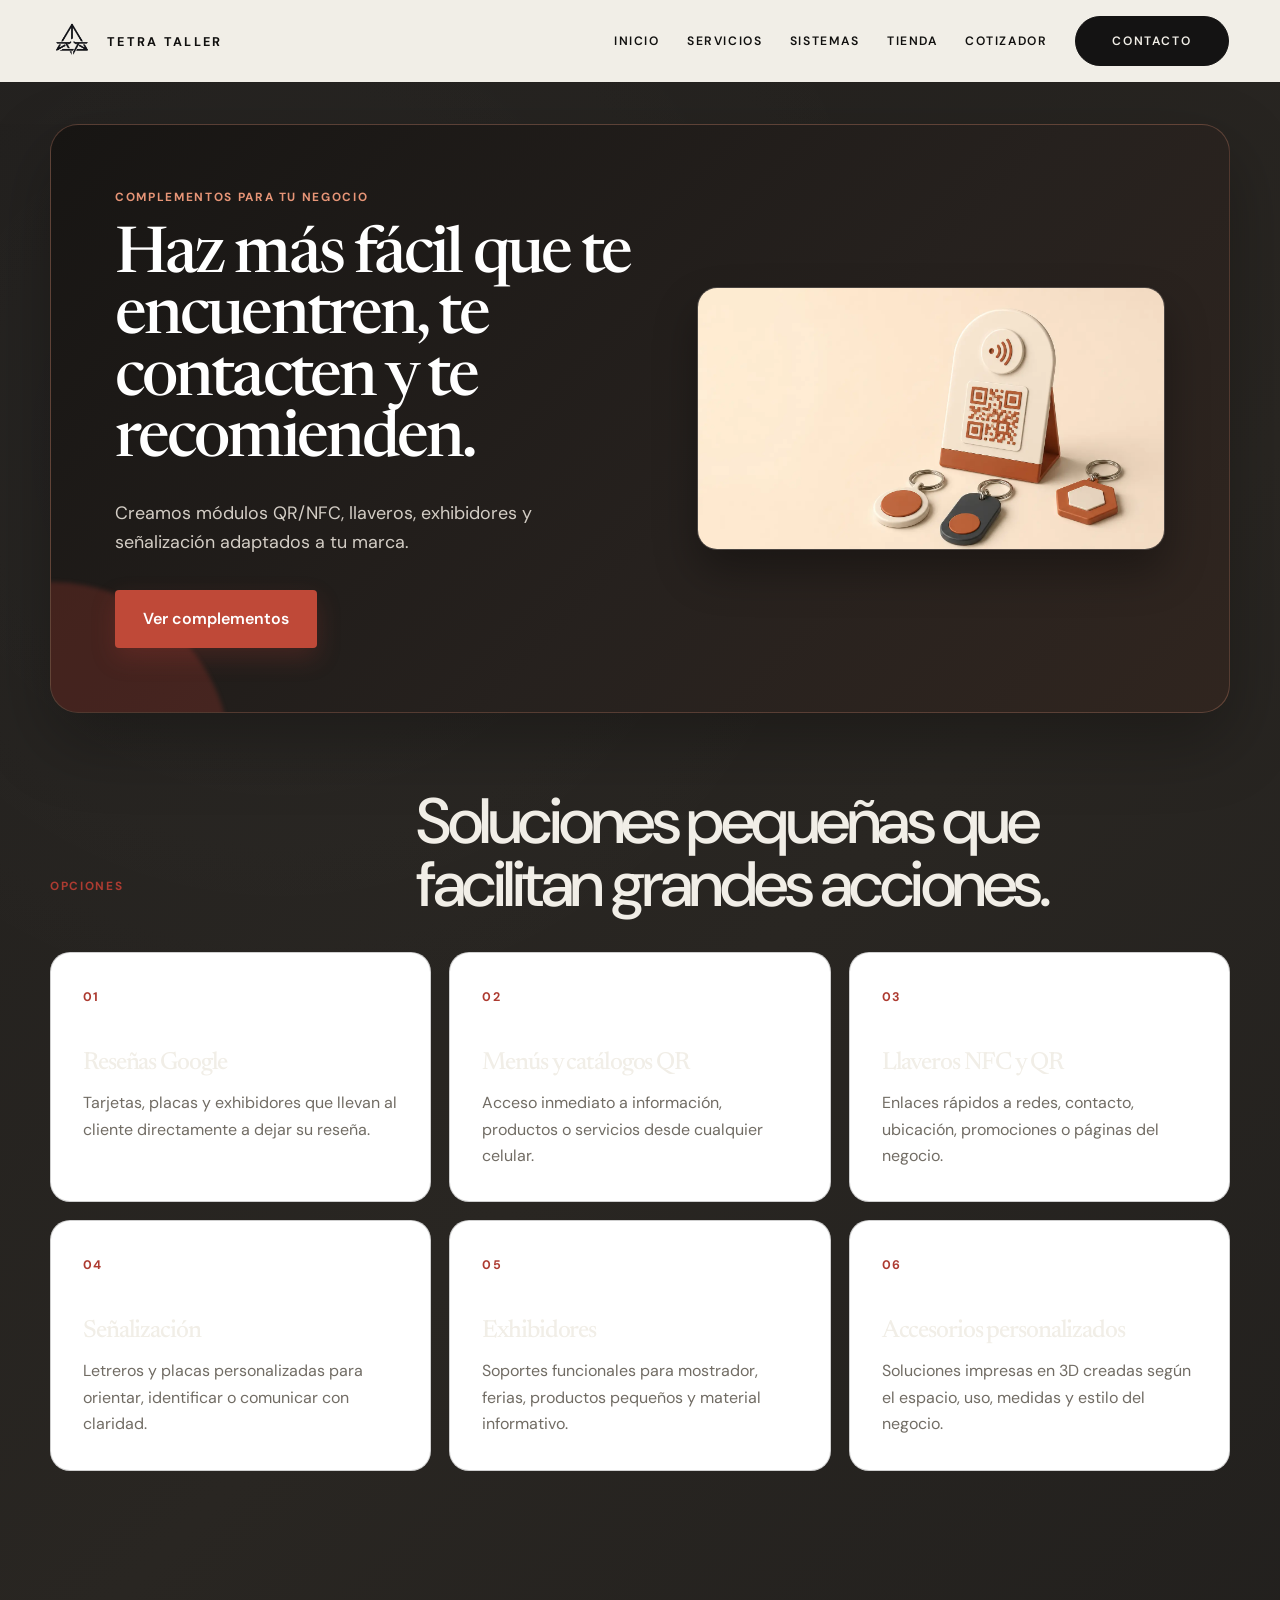
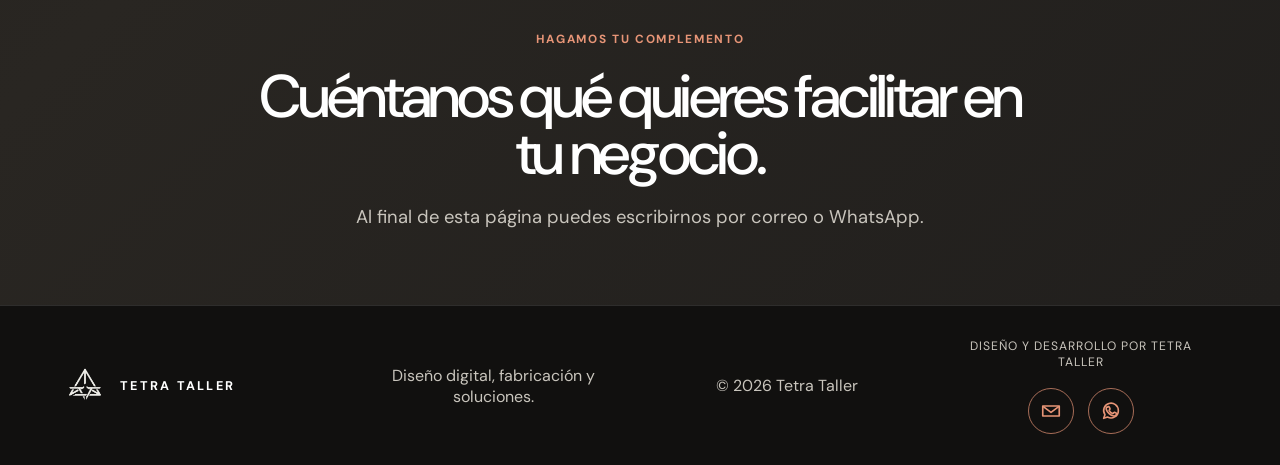
==== complementos.html @ 6c453951 "Add files via upload Instalar sistema completo de iconos v56." ====
<!doctype html>
<html lang="es">
<head>
  <meta charset="UTF-8" /><meta name="viewport" content="width=device-width,initial-scale=1.0" />
  <link rel="icon" href="assets/favicon-v56.ico" sizes="any" />
  <link rel="icon" type="image/png" sizes="16x16" href="assets/favicon-16-v56.png" />
  <link rel="icon" type="image/png" sizes="32x32" href="assets/favicon-32-v56.png" />
  <link rel="icon" type="image/png" sizes="64x64" href="assets/favicon-64-v56.png" />
  <link rel="apple-touch-icon" sizes="180x180" href="assets/apple-touch-icon-v56.png" />
  <link rel="manifest" href="site.webmanifest" />
  <meta name="description" content="Complementos para tu negocio: llaveros NFC, exhibidores, señalización y soluciones personalizadas." />
  <meta name="theme-color" content="#f3efe6" /><title>Complementos para tu negocio | Tetra Taller</title>
  <link rel="preconnect" href="https://fonts.googleapis.com" /><link rel="preconnect" href="https://fonts.gstatic.com" crossorigin />
  <link href="https://fonts.googleapis.com/css2?family=DM+Sans:wght@400;500;600;700&family=Newsreader:opsz,wght@6..72,500;6..72,600&display=swap" rel="stylesheet" />
  <link rel="stylesheet" href="styles.css" />
</head>
<body>
  <header class="site-header">
    <a class="brand" href="index.html" aria-label="Tetra Taller, página de inicio"><img src="assets/tetra-isotipo.png" alt="" /><span>Tetra Taller</span></a>
    <button class="menu-toggle" type="button" aria-expanded="false" aria-controls="nav"><span></span><span></span><span class="sr-only">Abrir menú</span></button>
    <nav id="nav" class="main-nav" aria-label="Navegación principal"><a href="index.html">Inicio</a><a class="active" href="index.html#servicios">Servicios</a><a href="sistemas.html">Sistemas</a><a href="tienda.html">Tienda</a><a href="index.html#cotizador">Cotizador</a><a class="nav-contact" href="#contacto">Contacto</a></nav>
  </header>
  <main>
    <section class="complements-hero"><div class="complements-hero-copy"><p class="eyebrow">Complementos para tu negocio</p><h1>Haz más fácil que te encuentren, te contacten y te recomienden.</h1><p>Creamos módulos QR/NFC, llaveros, exhibidores y señalización adaptados a tu marca.</p><a class="button button-primary" href="#tipos">Ver complementos</a></div><img src="assets/complementos-hero-v24.webp" alt="Módulo para reseñas con QR y NFC acompañado de llaveros personalizados" /></section>
    <section id="tipos" class="complements-catalog" aria-labelledby="complements-title">
      <div class="section-heading complements-heading"><p class="eyebrow">Opciones</p><h2 id="complements-title">Soluciones pequeñas que facilitan grandes acciones.</h2></div>
      <div class="complements-grid" aria-label="Tipos de complementos">
      <article class="complement-card"><span>01</span><h2>Reseñas Google</h2><p>Tarjetas, placas y exhibidores que llevan al cliente directamente a dejar su reseña.</p></article>
      <article class="complement-card"><span>02</span><h2>Menús y catálogos QR</h2><p>Acceso inmediato a información, productos o servicios desde cualquier celular.</p></article>
      <article class="complement-card"><span>03</span><h2>Llaveros NFC y QR</h2><p>Enlaces rápidos a redes, contacto, ubicación, promociones o páginas del negocio.</p></article>
      <article class="complement-card"><span>04</span><h2>Señalización</h2><p>Letreros y placas personalizadas para orientar, identificar o comunicar con claridad.</p></article>
      <article class="complement-card"><span>05</span><h2>Exhibidores</h2><p>Soportes funcionales para mostrador, ferias, productos pequeños y material informativo.</p></article>
      <article class="complement-card"><span>06</span><h2>Accesorios personalizados</h2><p>Soluciones impresas en 3D creadas según el espacio, uso, medidas y estilo del negocio.</p></article>
      </div>
    </section>
    <section id="contacto" class="contact"><p class="eyebrow">Hagamos tu complemento</p><h2>Cuéntanos qué quieres facilitar en tu negocio.</h2><p>Al final de esta página puedes escribirnos por correo o WhatsApp.</p></section>
  </main>
  <footer><a class="brand footer-brand" href="index.html"><img src="assets/tetra-isotipo.png" alt="" /><span>Tetra Taller</span></a><p>Diseño digital, fabricación y soluciones.</p><p>© <span id="year"></span> Tetra Taller</p></footer>
  <script src="script.js"></script>
</body>
</html>
---- styles.css ----
:root {
  --bone: #f1eee7;
  --paper: #f8f5ef;
  --graphite: #11100f;
  --muted: #716c64;
  --line: rgba(17, 16, 15, 0.2);
  --terracotta: #ad3b31;
  --terracotta-dark: #8f2f28;
  --cobalt: #ad3b31;
  --stone: #b9b2a8;
  --radius: 4px;
}

/* Portada y navegación v41: composición más ligera y visible sin scroll. */
.site-header {
  position: sticky;
  top: 0;
  z-index: 1000;
  min-height: 82px;
  padding-top: 14px;
  padding-bottom: 14px;
  box-shadow: 0 1px 0 rgba(17, 16, 15, 0.08);
}

.main-nav .nav-3d::after { background: #c8522c; }
.main-nav .nav-digital::after { background: #087086; }

.split-hero {
  width: 100%;
  margin: 0;
  padding: 0;
  background: linear-gradient(90deg, #272523 0 50%, #f4ede6 50% 100%);
  overflow: hidden;
}

.split-hero-desktop {
  position: relative;
  width: 100%;
  height: calc(100svh - 82px);
  min-height: 560px;
  display: grid;
  grid-template-columns: 1fr 1fr;
}

.desktop-portal {
  position: relative;
  min-width: 0;
  overflow: hidden;
}

.desktop-portal-3d { background: #272523; color: #f4ede6; }
.desktop-portal-digital { background: #f4ede6; color: #272523; }

.desktop-portal-copy {
  position: absolute;
  z-index: 4;
  top: clamp(22px, 3.2vh, 38px);
  left: 50%;
  width: min(360px, 82%);
  transform: translateX(-50%);
  text-align: center;
}

.desktop-portal-copy p {
  margin: 0;
  font-size: clamp(1.8rem, 2.45vw, 2.7rem);
  font-weight: 600;
  letter-spacing: .12em;
  line-height: 1;
  text-transform: uppercase;
}

.desktop-portal-copy p::after {
  content: "";
  width: 42px;
  height: 2px;
  display: block;
  margin: 15px auto 17px;
  background: currentColor;
}

.desktop-portal-3d .desktop-portal-copy p { color: #c8522c; }
.desktop-portal-digital .desktop-portal-copy p { color: #272523; }

.desktop-portal-copy h2 {
  margin: 0 0 18px;
  font: 400 clamp(.85rem, 1.207vw, 1.2325rem)/1.2 "DM Sans", sans-serif;
}

.desktop-portal-button {
  min-width: 190px;
  display: inline-block;
  padding: 13px 24px;
  border-radius: 7px;
  color: #fff;
  font-size: clamp(.82rem, 1vw, 1rem);
  font-weight: 500;
  text-align: center;
  text-transform: uppercase;
  box-shadow: 0 7px 15px rgba(0,0,0,.12);
}

.desktop-portal-3d .desktop-portal-button { background: #c8522c; }
.desktop-portal-digital .desktop-portal-button { background: #141313; }

.desktop-brand-lockup {
  position: absolute;
  z-index: 8;
  top: clamp(12px, 1.8vh, 22px);
  left: 50%;
  width: min(470px, 32vw);
  display: grid;
  justify-items: center;
  transform: translateX(-50%);
  color: #fff;
  text-align: center;
  pointer-events: none;
  mix-blend-mode: difference;
}

.desktop-brand-lockup > img {
  width: clamp(70px, 6.3vw, 112px);
  height: clamp(70px, 6.3vw, 112px);
  object-fit: contain;
  filter: brightness(0) invert(1);
}

.desktop-brand-lockup strong {
  margin-top: -4px;
  font-size: clamp(1.8rem, 3vw, 3rem);
  font-weight: 500;
  letter-spacing: .17em;
  line-height: 1;
  text-transform: uppercase;
  white-space: nowrap;
}

.desktop-brand-lockup .brand-rule { display: flex; gap: 9px; margin: 20px 0 15px; }
.desktop-brand-lockup .brand-rule i { width: 62px; height: 2px; display: block; background: #fff; }
.desktop-brand-lockup > span:last-child { font-size: clamp(.95rem, 1.45vw, 1.45rem); }

.desktop-3d-composition {
  position: absolute;
  z-index: 2;
  left: 50%;
  bottom: clamp(24px, 4vh, 52px);
  width: auto;
  max-width: 54%;
  height: min(58%, 540px);
  max-height: 58%;
  display: block;
  object-fit: contain;
  filter: drop-shadow(0 24px 28px rgba(0, 0, 0, .22));
  transform: translateX(-50%);
}

/* Carrusel principal de posibilidades 3D v49. */
.three-d-hero-carousel {
  position: absolute;
  z-index: 5;
  left: 50%;
  bottom: clamp(18px, 2.7vh, 32px);
  width: min(78%, 700px);
  height: min(59%, 520px);
  transform: translateX(-50%);
}

/* Ambos carruseles comparten la misma caja para mantener alineados
   el control izquierdo, el contenido y el control derecho. */
.three-d-hero-carousel,
.digital-hero-carousel {
  bottom: clamp(18px, 2.7vh, 32px);
  width: min(78%, 700px);
  height: min(59%, 520px);
}

.three-d-hero-track {
  position: relative;
  width: 100%;
  height: 100%;
}

.three-d-hero-slide {
  position: absolute;
  inset: 0;
  margin: 0;
  display: grid;
  grid-template-rows: minmax(0, 1fr) 58px;
  justify-items: center;
  align-items: center;
  opacity: 0;
  visibility: hidden;
  transform: translateX(22px) scale(.985);
  transition: opacity .5s ease, transform .5s ease, visibility .5s;
}

.three-d-hero-slide.is-active {
  opacity: 1;
  visibility: visible;
  transform: none;
}

.three-d-hero-slide img {
  width: auto;
  max-width: 86%;
  height: auto;
  max-height: 100%;
  display: block;
  object-fit: contain;
  filter: drop-shadow(0 20px 24px rgba(0, 0, 0, .24));
}

.three-d-hero-slide:nth-child(2) img,
.three-d-hero-slide:nth-child(3) img { max-width: 84%; }
.three-d-hero-slide .three-d-knob {
  max-width: 78%;
  filter:
    drop-shadow(0 0 10px rgba(244, 237, 230, .34))
    drop-shadow(0 18px 24px rgba(0, 0, 0, .28));
}
.three-d-hero-slide .three-d-robot { max-width: 58%; }

.three-d-hero-slide figcaption {
  max-width: 520px;
  align-self: center;
  margin: 0;
  color: #f4ede6;
  font: 400 clamp(.78rem, 1vw, .98rem)/1.35 "DM Sans", sans-serif;
  letter-spacing: .035em;
  text-align: center;
}

.three-d-hero-arrow {
  position: absolute;
  z-index: 8;
  top: 50%;
  width: 34px;
  height: 34px;
  display: grid;
  place-items: center;
  border: 1px solid rgba(244, 237, 230, .32);
  border-radius: 50%;
  background: rgba(20, 19, 19, .78);
  color: #f4ede6;
  font: 300 1.35rem/1 "DM Sans", sans-serif;
  cursor: pointer;
  box-shadow: 0 6px 14px rgba(0, 0, 0, .15);
  transform: translateY(-50%);
}

.three-d-hero-prev { left: -38px; }
.three-d-hero-next { right: -38px; }
.three-d-hero-arrow:hover { background: #141313; }

.three-d-hero-dots {
  position: absolute;
  z-index: 8;
  bottom: -1px;
  left: 50%;
  display: flex;
  align-items: center;
  gap: 7px;
  transform: translateX(-50%);
}

.three-d-hero-dots button {
  width: 7px;
  height: 7px;
  padding: 0;
  border: 0;
  border-radius: 999px;
  background: rgba(244, 237, 230, .35);
  cursor: pointer;
  transition: width .22s ease, background .22s ease;
}

.three-d-hero-dots button.is-active {
  width: 22px;
  background: #f4ede6;
}

.desktop-digital-composition {
  position: absolute;
  z-index: 2;
  right: 4%;
  bottom: clamp(16px, 2vh, 24px);
  width: 70%;
  height: 58%;
}

.digital-demo { position: absolute; margin: 0; }
.digital-demo img { width: 100%; height: 100%; display: block; object-fit: contain; filter: drop-shadow(0 12px 13px rgba(20,20,20,.16)); }
.digital-demo figcaption { position: absolute; left: 50%; margin: 0; transform: translateX(-50%); color: #34383b; font-size: clamp(.55rem, .72vw, .72rem); font-weight: 500; letter-spacing: .03em; text-transform: uppercase; white-space: nowrap; }
.digital-demo figcaption::after { content: ""; width: 1px; height: 20px; display: block; margin: 5px auto 0; background: #777; }
.digital-demo-web { left: 0; bottom: 6%; width: 64%; height: 67%; padding: 3.5% 2.3% 8%; border: 7px solid #262626; border-bottom-width: 18px; border-radius: 10px 10px 4px 4px; background: #fff; box-shadow: 0 17px 22px rgba(20,20,20,.2); }
.digital-demo-web::after { content: ""; position: absolute; right: -8%; bottom: -27px; left: -8%; height: 13px; border-radius: 2px 2px 12px 12px; background: linear-gradient(#aaa,#555); }
.digital-demo-web figcaption { top: -41px; }
.digital-demo-card { z-index: 3; left: 53%; bottom: 0; width: 20%; height: 72%; }
.digital-demo-card figcaption { top: -33px; }
.digital-demo-loyalty { z-index: 2; right: 0; top: 20%; width: 25%; height: 37%; }
.digital-demo-loyalty img { object-fit: cover; object-position: center; border-radius: 10px; }
.digital-demo-loyalty figcaption { top: -34px; }
.digital-demo-review { z-index: 2; right: 0; bottom: 0; width: 25%; height: 34%; }
.digital-demo-review img { border-radius: 9px; object-fit: cover; object-position: 27% center; }
.digital-demo-review figcaption { bottom: -30px; }
.digital-demo-review figcaption::after { display: none; }

/* Conjunto Digital v42: recursos independientes y centrados, sin marcos externos. */
.digital-showcase {
  position: absolute;
  z-index: 3;
  left: 50%;
  bottom: clamp(30px, 4vh, 48px);
  width: min(80%, 760px);
  height: min(55%, 480px);
  transform: translateX(-50%);
}

.showcase-item {
  position: absolute;
  margin: 0;
}

.showcase-item > figcaption {
  position: absolute;
  z-index: 5;
  left: 50%;
  bottom: calc(100% + 14px);
  transform: translateX(-50%);
  color: #34383b;
  font-size: clamp(.58rem, .68vw, .72rem);
  font-weight: 500;
  letter-spacing: .055em;
  line-height: 1;
  text-align: center;
  text-transform: uppercase;
  white-space: nowrap;
}

.showcase-item > figcaption::after {
  content: "";
  width: 1px;
  height: 16px;
  display: block;
  margin: 6px auto -4px;
  background: rgba(52, 56, 59, .58);
}

.showcase-item > img {
  width: 100%;
  height: 100%;
  display: block;
  object-fit: contain;
  filter: drop-shadow(0 13px 14px rgba(24, 22, 20, .16));
}

.showcase-laptop {
  left: 0;
  bottom: 4%;
  width: 54%;
  height: auto;
  aspect-ratio: 1.68 / 1;
}

.laptop-screen {
  position: absolute;
  inset: 0 0 12%;
  overflow: hidden;
  border: clamp(5px, .55vw, 8px) solid #262626;
  border-bottom-width: clamp(11px, 1vw, 16px);
  border-radius: 9px 9px 4px 4px;
  background: #fff;
  box-shadow: 0 16px 24px rgba(25, 23, 21, .18);
}

.laptop-screen img {
  width: 100%;
  height: 100%;
  display: block;
  object-fit: contain;
  object-position: center top;
}

.laptop-base {
  position: absolute;
  right: -6%;
  bottom: 5%;
  left: -6%;
  height: 8%;
  border-radius: 2px 2px 14px 14px;
  background: linear-gradient(180deg, #b9b9b9 0%, #777 58%, #4c4c4c 100%);
  box-shadow: 0 9px 13px rgba(25, 23, 21, .2);
}

.showcase-phone {
  z-index: 5;
  left: 57%;
  bottom: 1%;
  width: 14%;
  height: auto;
}

.showcase-loyalty {
  z-index: 4;
  right: 1%;
  top: 12%;
  width: 22%;
  height: auto;
}

.showcase-review {
  z-index: 4;
  right: 0;
  bottom: 1%;
  width: 23%;
  height: auto;
}

.showcase-loyalty > img,
.showcase-phone > img,
.showcase-review > img {
  height: auto;
  object-position: center;
}

/* Carrusel principal de soluciones digitales v44. */
.digital-hero-carousel {
  position: absolute;
  z-index: 5;
  left: 50%;
  transform: translateX(-50%);
}

.digital-hero-track {
  position: relative;
  width: 100%;
  height: 100%;
}

.digital-hero-slide {
  position: absolute;
  inset: 0;
  margin: 0;
  display: grid;
  grid-template-rows: 38px minmax(0, 1fr);
  justify-items: center;
  align-items: center;
  opacity: 0;
  visibility: hidden;
  transform: translateX(22px) scale(.985);
  transition: opacity .5s ease, transform .5s ease, visibility .5s;
}

.digital-hero-slide.is-active {
  opacity: 1;
  visibility: visible;
  transform: none;
}

.digital-hero-slide figcaption {
  position: relative;
  z-index: 3;
  align-self: start;
  color: #34383b;
  font: 400 clamp(.67rem, .78vw, .82rem)/1 "DM Sans", sans-serif;
  letter-spacing: .12em;
  text-align: center;
  text-transform: uppercase;
  white-space: nowrap;
}

.digital-hero-slide figcaption::after {
  content: "";
  width: 1px;
  height: 17px;
  display: block;
  margin: 7px auto 0;
  background: rgba(52, 56, 59, .5);
}

.digital-hero-slide img {
  width: auto;
  max-width: 88%;
  height: auto;
  max-height: 100%;
  display: block;
  object-fit: contain;
  filter: drop-shadow(0 14px 16px rgba(24, 22, 20, .16));
}

.digital-hero-slide:nth-child(2) img { max-height: 94%; }
.digital-hero-slide:nth-child(3) img { max-height: 88%; }
.digital-hero-slide:nth-child(5) img { max-width: 92%; border-radius: 8px; }

/* Las dos imágenes llegaron con cuadrícula de previsualización incorporada;
   el recorte conserva únicamente la silueta de cada dispositivo. */
.carousel-laptop {
  width: 100% !important;
  max-width: 100% !important;
  clip-path: polygon(22% 12%, 78% 12%, 78% 75%, 84% 86%, 84% 91%, 16% 91%, 16% 86%, 22% 75%);
}

.carousel-phone {
  width: auto !important;
  max-width: 88% !important;
  clip-path: none;
  transform: none;
}

.digital-hero-arrow {
  position: absolute;
  z-index: 8;
  top: 50%;
  width: 34px;
  height: 34px;
  display: grid;
  place-items: center;
  border: 1px solid rgba(52, 56, 59, .22);
  border-radius: 50%;
  background: rgba(248, 245, 239, .86);
  color: #34383b;
  font: 300 1.35rem/1 "DM Sans", sans-serif;
  cursor: pointer;
  box-shadow: 0 6px 14px rgba(24, 22, 20, .08);
  transform: translateY(-50%);
}

.digital-hero-prev { left: -38px; }
.digital-hero-next { right: -38px; }
.digital-hero-arrow:hover { background: #fff; }

.digital-hero-dots {
  position: absolute;
  z-index: 8;
  bottom: -2px;
  left: 50%;
  display: flex;
  align-items: center;
  gap: 7px;
  transform: translateX(-50%);
}

.digital-hero-dots button {
  width: 7px;
  height: 7px;
  padding: 0;
  border: 0;
  border-radius: 999px;
  background: rgba(52, 56, 59, .28);
  cursor: pointer;
  transition: width .22s ease, background .22s ease;
}

.digital-hero-dots button.is-active {
  width: 22px;
  background: #34383b;
}

@media (prefers-reduced-motion: reduce) {
  .digital-hero-slide,
  .three-d-hero-slide { transition: none; }
}

.split-hero-mobile { display: none; }

@media (max-width: 760px) {
  .site-header { min-height: 68px; padding: 10px 18px; }
  .site-header .brand span { font-size: 0.78rem; }
  .split-hero-desktop { display: none; }
  .split-hero-mobile { display: block; }

  .mobile-brand-lockup {
    display: grid;
    justify-items: center;
    gap: 5px;
    padding: 24px 18px 20px;
    background: #f4ede6;
    color: #141313;
    text-align: center;
  }

  .mobile-brand-lockup img {
    width: 54px;
    height: 54px;
    object-fit: contain;
    filter: none;
  }

  .mobile-brand-lockup strong {
    font-size: 1.35rem;
    font-weight: 500;
    letter-spacing: 0.22em;
    text-transform: uppercase;
  }

  .mobile-brand-lockup span { font-size: 0.82rem; letter-spacing: 0.04em; }

  .mobile-portal {
    position: relative;
    min-height: 520px;
    padding: 34px 20px 20px;
    overflow: hidden;
  }

  .mobile-portal-copy { position: relative; z-index: 3; text-align: center; }
  .mobile-portal-copy p {
    margin: 0 0 8px;
    font-size: 2rem;
    font-weight: 600;
    letter-spacing: 0.12em;
    text-transform: uppercase;
  }
  .mobile-portal-copy h2 { margin: 0 0 16px; font: 400 .918rem/1.25 "DM Sans", sans-serif; }
  .mobile-portal-copy .button { min-width: 172px; padding: 12px 18px; border: 0; color: #fff; }

  .mobile-portal-3d { min-height: 610px; background: #272523; color: #f4ede6; }
  .mobile-portal-3d .mobile-portal-copy p { color: #d45a31; }
  .mobile-portal-3d .button { background: #bd4f2a; }
  .three-d-hero-carousel-mobile {
    position: relative;
    left: auto;
    bottom: auto;
    width: min(520px, 92%);
    height: 405px;
    margin: 18px auto 0;
    transform: none;
  }
  .three-d-hero-carousel-mobile .three-d-hero-slide {
    grid-template-rows: minmax(0, 1fr) 62px;
  }
  .three-d-hero-carousel-mobile .three-d-hero-slide img { max-width: 88%; }
  .three-d-hero-carousel-mobile .three-d-hero-slide:nth-child(2) img,
  .three-d-hero-carousel-mobile .three-d-hero-slide:nth-child(3) img { max-width: 88%; }
  .three-d-hero-carousel-mobile .three-d-hero-slide .three-d-knob { max-width: 76%; }
  .three-d-hero-carousel-mobile .three-d-hero-slide .three-d-robot { max-width: 54%; }
  .three-d-hero-carousel-mobile .three-d-hero-prev { left: -22px; }
  .three-d-hero-carousel-mobile .three-d-hero-next { right: -22px; }

  .mobile-portal-digital { min-height: 610px; background: #f4ede6; color: #272523; }
  .mobile-portal-digital .mobile-portal-copy p { color: #272523; }
  .mobile-portal-digital .button { background: #141313; }
  .digital-hero-carousel-mobile {
    position: relative;
    left: auto;
    bottom: auto;
    width: min(520px, 92%);
    height: 405px;
    margin: 18px auto 0;
    transform: none;
    touch-action: pan-y;
  }
  .digital-hero-carousel-mobile .digital-hero-slide {
    grid-template-rows: 42px minmax(0, 1fr);
  }
  .digital-hero-carousel-mobile .digital-hero-slide img { max-width: 90%; max-height: 94%; }
  .digital-hero-carousel-mobile .digital-hero-slide:nth-child(2) img { max-height: 90%; }
  .digital-hero-carousel-mobile .digital-hero-slide:nth-child(3) img { max-height: 84%; }
  .digital-hero-carousel-mobile .digital-hero-prev { left: -22px; }
  .digital-hero-carousel-mobile .digital-hero-next { right: -22px; }
}


/* Tarjetas visuales de servicios aprobadas */
.service-paths .service-grid {
  grid-template-columns: repeat(6, minmax(0, 1fr));
  gap: 14px;
}

.service-paths .service-card,
.service-paths .service-card:hover {
  min-height: 0;
  display: block;
  padding: 0;
  overflow: hidden;
  border: 1px solid var(--line);
  border-radius: 3px;
  background: var(--graphite);
  color: inherit;
}

.service-paths .service-card:hover {
  transform: translateY(-5px);
  border-color: var(--terracotta);
}

.service-paths .service-card img {
  display: block;
  width: 100%;
  height: auto;
  aspect-ratio: 220 / 338;
  object-fit: cover;
}

@media (max-width: 900px) {
  .service-paths .service-grid {
    display: grid;
    grid-auto-flow: column;
    grid-auto-columns: minmax(210px, 42vw);
    grid-template-columns: none;
    gap: 12px;
    overflow-x: auto;
    padding: 2px 2px 16px;
    scroll-snap-type: x mandatory;
    scrollbar-width: thin;
  }

  .service-paths .service-card {
    scroll-snap-align: start;
  }
}

@media (max-width: 520px) {
  .service-paths .service-grid {
    grid-auto-columns: minmax(205px, 72vw);
  }
}

* {
  box-sizing: border-box;
}

html {
  scroll-behavior: smooth;
}

body {
  margin: 0;
  background: var(--bone);
  color: var(--graphite);
  font-family: "DM Sans", sans-serif;
}

a {
  color: inherit;
  text-decoration: none;
}

img {
  display: block;
  max-width: 100%;
}

.sr-only {
  position: absolute;
  width: 1px;
  height: 1px;
  padding: 0;
  margin: -1px;
  overflow: hidden;
  clip: rect(0, 0, 0, 0);
  white-space: nowrap;
  border: 0;
}

.site-header {
  width: min(1440px, calc(100% - 10vw));
  min-height: 96px;
  margin: 0 auto;
  display: flex;
  align-items: center;
  justify-content: space-between;
  border-bottom: 1px solid var(--line);
}

.brand {
  display: inline-flex;
  align-items: center;
  gap: 13px;
  font-weight: 700;
  letter-spacing: -0.02em;
  text-transform: uppercase;
}

.brand img {
  width: 45px;
  height: 45px;
  object-fit: contain;
}

.main-nav {
  display: flex;
  align-items: center;
  gap: clamp(22px, 2.4vw, 42px);
  font-size: 0.92rem;
}

.main-nav a {
  position: relative;
  padding: 10px 0;
}

.main-nav a::after {
  content: "";
  position: absolute;
  left: 0;
  right: 100%;
  bottom: 2px;
  height: 2px;
  background: var(--cobalt);
  transition: right 180ms ease;
}

.main-nav a:hover::after,
.main-nav a.active::after {
  right: 0;
}

.main-nav .nav-contact {
  padding: 12px 21px;
  border: 1px solid var(--graphite);
  border-radius: 999px;
}

.main-nav .nav-contact::after {
  display: none;
}

.menu-toggle {
  display: none;
  border: 0;
  background: transparent;
  padding: 10px;
}

.menu-toggle > span:not(.sr-only) {
  display: block;
  width: 25px;
  height: 2px;
  margin: 6px 0;
  background: var(--graphite);
}

.hero {
  width: min(1440px, calc(100% - 10vw));
  min-height: calc(100vh - 96px);
  margin: 0 auto;
  display: grid;
  grid-template-columns: minmax(0, 0.93fr) minmax(380px, 1.07fr);
  align-items: center;
  gap: clamp(40px, 6vw, 100px);
  padding: 78px 0 88px;
}

.eyebrow {
  margin: 0 0 22px;
  color: var(--cobalt);
  font-size: 0.74rem;
  font-weight: 700;
  letter-spacing: 0.14em;
  text-transform: uppercase;
}

h1,
h2,
h3,
p {
  margin-top: 0;
}

h1,
h2 {
  font-family: "Newsreader", serif;
  font-weight: 500;
  letter-spacing: -0.045em;
}

h1 {
  max-width: 760px;
  margin-bottom: 30px;
  font-size: clamp(3.8rem, 6.1vw, 6.65rem);
  line-height: 0.88;
}

h1 em {
  color: var(--terracotta);
  font-weight: 500;
}

.hero-intro {
  max-width: 620px;
  margin-bottom: 36px;
  color: #514e48;
  font-size: clamp(1.08rem, 1.35vw, 1.35rem);
  line-height: 1.55;
}

.hero-actions {
  display: flex;
  flex-wrap: wrap;
  gap: 15px;
}

.button {
  display: inline-flex;
  min-height: 58px;
  align-items: center;
  justify-content: center;
  padding: 0 27px;
  border: 1px solid transparent;
  border-radius: 12px;
  font-weight: 600;
  transition: transform 180ms ease, background 180ms ease, color 180ms ease;
}

.button:hover {
  transform: translateY(-2px);
}

.button-primary {
  background: var(--terracotta);
  color: white;
}

.button-primary:hover {
  background: var(--terracotta-dark);
}

.button-secondary {
  border-color: var(--graphite);
}

.button-secondary:hover {
  background: var(--graphite);
  color: white;
}

.hero-visual {
  position: relative;
  min-height: 560px;
  display: grid;
  place-items: center;
}

.hero-visual::before {
  content: "";
  position: absolute;
  inset: 8% -6% 4% 8%;
  z-index: -1;
  border-radius: 49% 51% 55% 45%;
  background: rgba(199, 101, 69, 0.08);
}

.hero-visual img {
  width: 100%;
  max-height: 670px;
  object-fit: contain;
  filter: drop-shadow(0 30px 35px rgba(42, 35, 28, 0.12));
}

.service-paths,
.services-detail,
.projects,
.about {
  width: min(1440px, calc(100% - 10vw));
  margin: 0 auto;
}

.service-paths {
  padding: 115px 0;
  border-top: 1px solid var(--line);
}

.section-heading {
  display: grid;
  grid-template-columns: 0.45fr 1fr;
  align-items: end;
  margin-bottom: 46px;
}

.section-heading h2 {
  max-width: 800px;
  margin: 0;
  font-size: clamp(2.8rem, 5vw, 5.2rem);
  line-height: 0.98;
}

.service-grid {
  display: grid;
  grid-template-columns: repeat(2, minmax(0, 1fr));
  gap: 18px;
}

.service-card {
  min-height: 138px;
  display: grid;
  grid-template-columns: auto 1fr auto;
  align-items: center;
  gap: 25px;
  padding: 28px 32px;
  border: 1px solid var(--line);
  border-radius: var(--radius);
  background: rgba(250, 248, 242, 0.55);
  transition: transform 180ms ease, border-color 180ms ease, background 180ms ease;
}

.service-card:hover {
  transform: translateY(-4px);
  border-color: var(--terracotta);
  background: var(--paper);
}

.service-card span {
  color: var(--terracotta);
  font-size: 0.76rem;
  font-weight: 700;
}

.service-card strong {
  font-family: "Newsreader", serif;
  font-size: clamp(1.6rem, 2.4vw, 2.6rem);
  font-weight: 500;
  line-height: 1;
}

.service-card i {
  font-size: 1.5rem;
  font-style: normal;
  transition: transform 180ms ease;
}

.service-card:hover i {
  transform: translate(4px, -4px);
}

.service-card-featured {
  grid-column: 1 / -1;
  background: var(--graphite);
  color: white;
}

.service-card-featured:hover {
  border-color: var(--graphite);
  background: #31312d;
}

.services-detail {
  border-top: 1px solid var(--line);
}

.service-detail {
  min-height: 150px;
  display: grid;
  grid-template-columns: 0.15fr 0.9fr 0.65fr;
  align-items: center;
  gap: 24px;
  padding: 24px 0;
  border-bottom: 1px solid var(--line);
  scroll-margin-top: 30px;
}

.service-number {
  align-self: start;
  color: var(--terracotta);
  font-weight: 700;
}

.service-detail h2 {
  max-width: 730px;
  margin: 0;
  font-size: clamp(1.55rem, 2.2vw, 2.5rem);
  line-height: 0.98;
}

.service-detail > p:last-child {
  color: var(--muted);
  font-size: 0.9rem;
  line-height: 1.5;
}

.modular-showcase {
  width: min(1440px, calc(100% - 10vw));
  margin: 40px auto 0;
  padding: clamp(70px, 9vw, 125px);
  border-radius: 30px;
  background: var(--paper);
}

.modular-intro {
  display: grid;
  grid-template-columns: 1.15fr 0.65fr;
  align-items: end;
  gap: 10vw;
  padding-bottom: 60px;
  border-bottom: 1px solid var(--line);
}

.modular-intro h2 {
  max-width: 820px;
  margin: 0;
  font-size: clamp(3rem, 5.5vw, 5.8rem);
  line-height: 0.94;
}

.modular-intro > p {
  margin: 0;
  color: var(--muted);
  font-size: 1.08rem;
  line-height: 1.7;
}

.modular-families {
  display: grid;
  grid-template-columns: repeat(3, minmax(0, 1fr));
  gap: 1px;
  margin: 60px 0;
  background: var(--line);
}

.modular-families .family-card {
  min-width: 0;
  padding: 24px;
  background: var(--paper);
}

.family-label,
.use-cases span {
  color: var(--terracotta);
  font-size: 0.72rem;
  font-weight: 700;
  letter-spacing: 0.1em;
  text-transform: uppercase;
}

.modular-families h3,
.video-copy h3,
.use-cases h3 {
  font-family: "Newsreader", serif;
  font-weight: 500;
}

.modular-families h3 {
  margin: 12px 0 12px;
  font-size: clamp(2.2rem, 3vw, 3.6rem);
}

.family-heading > p:last-child,
.video-copy > p:last-child,
.use-cases p {
  color: var(--muted);
  line-height: 1.65;
}

.family-heading {
  min-height: 205px;
  padding: 14px 14px 20px;
}

.family-carousel {
  overflow: hidden;
  border: 1px solid var(--line);
  border-radius: 14px;
  background: white;
}

.carousel-track {
  display: flex;
  overflow-x: auto;
  scroll-behavior: smooth;
  scroll-snap-type: x mandatory;
  scrollbar-width: none;
}

.carousel-track::-webkit-scrollbar {
  display: none;
}

.carousel-slide {
  min-width: 100%;
  margin: 0;
  scroll-snap-align: start;
}

.carousel-slide img {
  width: 100%;
  aspect-ratio: 764 / 506;
  object-fit: cover;
  background: #eeeae2;
}

.carousel-slide figcaption {
  min-height: 80px;
  padding: 17px 18px;
  color: var(--muted);
  font-size: 0.88rem;
  line-height: 1.45;
}

.carousel-controls {
  min-height: 54px;
  display: grid;
  grid-template-columns: 44px 1fr 44px;
  align-items: center;
  gap: 12px;
  padding: 5px 9px;
  border-top: 1px solid var(--line);
}

.carousel-arrow {
  width: 40px;
  height: 40px;
  border: 0;
  border-radius: 50%;
  background: transparent;
  color: var(--graphite);
  font-size: 1.25rem;
  cursor: pointer;
}

.carousel-arrow:hover {
  background: var(--bone);
}

.carousel-dots {
  display: flex;
  justify-content: center;
  gap: 7px;
}

.carousel-dot {
  width: 7px;
  height: 7px;
  border-radius: 50%;
  background: rgba(36, 36, 33, 0.23);
}

.carousel-dot.active {
  width: 22px;
  border-radius: 999px;
  background: var(--terracotta);
}

.reference-note {
  margin: -36px 0 58px;
  color: var(--muted);
  font-size: 0.78rem;
  text-align: center;
}

.modular-video {
  display: grid;
  grid-template-columns: 1.25fr 0.75fr;
  min-height: 440px;
  overflow: hidden;
  border-radius: var(--radius);
  background: var(--graphite);
  color: white;
}

.video-preview {
  min-height: 440px;
  display: grid;
  place-content: center;
  justify-items: center;
  gap: 18px;
  background:
    radial-gradient(circle at 28% 24%, rgba(199, 101, 69, 0.92), transparent 24%),
    linear-gradient(145deg, #2452a4, #20201e 70%);
}

.video-preview p {
  margin: 0;
  font-weight: 600;
}

.play-symbol {
  width: 78px;
  height: 78px;
  display: grid;
  place-items: center;
  padding-left: 5px;
  border: 1px solid rgba(255, 255, 255, 0.75);
  border-radius: 50%;
  font-size: 1.35rem;
}

.video-copy {
  align-self: center;
  padding: 45px;
}

.video-copy .eyebrow {
  color: #e79577;
}

.video-copy h3 {
  margin: 0 0 20px;
  font-size: clamp(2.4rem, 4vw, 4.2rem);
  line-height: 0.95;
}

.video-copy > p:last-child {
  color: #c9c5bd;
}

.use-cases {
  display: grid;
  grid-template-columns: repeat(4, minmax(0, 1fr));
  gap: 18px;
  margin-top: 18px;
}

.use-cases article {
  min-height: 210px;
  padding: 27px;
  border: 1px solid var(--line);
  border-radius: 14px;
}

.use-cases h3 {
  margin: 36px 0 10px;
  font-size: 1.8rem;
}

.use-cases p {
  margin-bottom: 0;
  font-size: 0.92rem;
}

.modular-actions {
  display: flex;
  flex-wrap: wrap;
  align-items: center;
  gap: 15px;
  margin-top: 42px;
}

.text-link {
  margin-left: auto;
  font-weight: 600;
}

.project-placeholder-modular {
  background:
    linear-gradient(145deg, rgba(199, 101, 69, 0.88), rgba(36, 82, 164, 0.88)),
    var(--graphite);
}

.projects {
  padding: 130px 0;
}

.project-grid {
  display: grid;
  grid-template-columns: 1.2fr 0.8fr;
  gap: 20px;
}

.project-card {
  overflow: hidden;
  border-radius: var(--radius);
  background: var(--paper);
}

.project-card > div:last-child {
  padding: 25px 28px 30px;
}

.project-card p {
  margin-bottom: 8px;
  color: var(--terracotta);
  font-size: 0.74rem;
  font-weight: 700;
  letter-spacing: 0.1em;
  text-transform: uppercase;
}

.project-card h3 {
  margin: 0;
  font-family: "Newsreader", serif;
  font-size: 1.75rem;
  font-weight: 500;
}

.project-featured {
  grid-row: span 2;
}

.project-placeholder {
  min-height: 220px;
  display: grid;
  place-items: center;
  background:
    linear-gradient(135deg, rgba(36, 82, 164, 0.82), rgba(36, 36, 33, 0.92)),
    var(--graphite);
  color: rgba(255, 255, 255, 0.72);
  font-family: "Newsreader", serif;
  font-size: clamp(2rem, 4vw, 4.4rem);
}

.project-featured .project-placeholder {
  min-height: 525px;
  background:
    radial-gradient(circle at 70% 25%, rgba(199, 101, 69, 0.82), transparent 28%),
    linear-gradient(145deg, #2d2d29, #171715);
}

.about {
  padding: 115px 0 130px;
  border-top: 1px solid var(--line);
}

.about-grid {
  display: grid;
  grid-template-columns: 1.15fr 0.7fr;
  gap: 12vw;
}

.about h2 {
  margin: 0;
  font-size: clamp(3rem, 5.5vw, 5.7rem);
  line-height: 0.96;
}

.about-grid > div {
  padding-top: 12px;
  color: var(--muted);
  font-size: 1.12rem;
  line-height: 1.75;
}

.contact {
  padding: clamp(64px, 8vw, 96px) 22px 48px;
  text-align: center;
  background: var(--graphite);
  color: white;
}

.contact .eyebrow {
  color: #e79577;
}

.contact h2 {
  max-width: 940px;
  margin: 0 auto 22px;
  font-size: clamp(3.2rem, 6.5vw, 6.7rem);
  line-height: 0.94;
}

.contact > p:not(.eyebrow) {
  max-width: 720px;
  margin-right: auto;
  margin-bottom: 0;
  margin-left: auto;
  color: #c9c5bd;
  font-size: 1.15rem;
}

.button-light {
  background: var(--bone);
  color: var(--graphite);
}

footer {
  min-height: 160px;
  display: grid;
  grid-template-columns: repeat(auto-fit, minmax(150px, 1fr));
  align-items: center;
  gap: 24px;
  padding: 30px 5vw;
  background: var(--graphite);
  color: #c9c5bd;
  border-top: 1px solid rgba(255, 255, 255, 0.12);
}

.footer-brand {
  color: white;
}

.footer-brand img {
  filter: invert(1);
}

.service-detail-link {
  color: inherit;
  text-decoration: none;
  transition: background 180ms ease, color 180ms ease;
}

.service-detail-link:hover {
  background: var(--terracotta);
  color: white;
}

.contact-options {
  display: flex;
  align-items: center;
  justify-content: center;
  gap: 18px;
}

.contact-icon {
  width: 58px;
  height: 58px;
  display: inline-grid;
  place-items: center;
  border: 1px solid rgba(231, 149, 119, 0.7);
  border-radius: 50%;
  color: #e79577;
  background: transparent;
  transition: transform 180ms ease, background 180ms ease, color 180ms ease;
}

.contact-icon:hover,
.contact-icon:focus-visible {
  transform: translateY(-3px);
  background: #e79577;
  color: var(--graphite);
}

.contact-icon svg {
  width: 27px;
  height: 27px;
  fill: none;
  stroke: currentColor;
  stroke-width: 1.8;
  stroke-linecap: round;
  stroke-linejoin: round;
}

.tetra-credit {
  color: #c9c5bd;
  font-size: 0.76rem;
  letter-spacing: 0.08em;
  text-align: center;
  text-decoration: none;
  text-transform: uppercase;
}

.footer-credit-block {
  display: grid;
  justify-items: center;
  gap: 18px;
  text-align: center;
}

.tetra-credit:hover,
.tetra-credit:focus-visible {
  color: #e79577;
}

footer p {
  margin: 0;
  text-align: center;
}

footer p:last-child {
  text-align: right;
}

@media (max-width: 980px) {
  .site-header {
    width: calc(100% - 44px);
  }

  .menu-toggle {
    display: block;
  }

  .main-nav {
    position: fixed;
    inset: 80px 22px auto;
    z-index: 10;
    display: none;
    flex-direction: column;
    align-items: stretch;
    gap: 3px;
    padding: 22px;
    border: 1px solid var(--line);
    border-radius: 18px;
    background: var(--paper);
    box-shadow: 0 18px 45px rgba(36, 36, 33, 0.16);
  }

  .main-nav.open {
    display: flex;
  }

  .hero {
    width: calc(100% - 44px);
    grid-template-columns: 1fr;
    padding-top: 60px;
  }

  .hero-visual {
    min-height: 360px;
  }

  .service-paths,
  .services-detail,
  .projects,
  .about,
  .modular-showcase {
    width: calc(100% - 44px);
  }

  .section-heading,
  .service-detail,
  .about-grid,
  .modular-intro {
    grid-template-columns: 1fr;
  }

  .section-heading {
    gap: 16px;
  }

  .service-detail {
    gap: 15px;
    padding: 55px 0;
  }

  .service-number {
    margin-bottom: 10px;
  }

  .modular-showcase {
    padding: 70px 44px;
  }

  .modular-intro {
    gap: 28px;
  }

  .modular-families,
  .modular-video {
    grid-template-columns: 1fr;
  }

  .modular-families {
    gap: 1px;
  }

  .modular-families .family-card {
    min-height: auto;
  }

  .family-heading {
    min-height: auto;
  }

  .use-cases {
    grid-template-columns: repeat(2, minmax(0, 1fr));
  }

  .text-link {
    width: 100%;
    margin: 10px 0 0;
  }
}

@media (max-width: 680px) {
  h1 {
    font-size: clamp(3.35rem, 16vw, 5rem);
  }

  .hero-actions {
    display: grid;
  }

  .hero-visual {
    min-height: 300px;
  }

  .service-grid,
  .project-grid,
  .use-cases {
    grid-template-columns: 1fr;
  }

  .service-card-featured {
    grid-column: auto;
  }

  .service-card {
    min-height: 112px;
    padding: 24px 22px;
  }

  .modular-showcase {
    width: 100%;
    margin-top: 20px;
    padding: 65px 22px;
    border-radius: 0;
  }

  .modular-video,
  .video-preview {
    min-height: 360px;
  }

  .video-copy {
    padding: 35px 28px;
  }

  .modular-actions {
    display: grid;
  }

  .project-featured {
    grid-row: auto;
  }

  .project-featured .project-placeholder {
    min-height: 330px;
  }

  footer {
    grid-template-columns: 1fr;
    text-align: center;
  }

  footer p:last-child {
    text-align: center;
  }

  .footer-brand {
    justify-content: center;
  }

  .tetra-credit {
    text-align: center;
  }
}

@media (prefers-reduced-motion: reduce) {
  html {
    scroll-behavior: auto;
  }

  *,
  *::before,
  *::after {
    transition-duration: 0.01ms !important;
    animation-duration: 0.01ms !important;
  }
}

/* Identidad editorial Tetra Taller · v2 */
.site-header {
  width: 100%;
  min-height: 82px;
  padding: 0 4vw;
  background: var(--bone);
  border-bottom: 0;
}

.brand {
  gap: 14px;
  font-size: 0.79rem;
  letter-spacing: 0.18em;
}

.brand img {
  width: 42px;
  height: 42px;
}

.main-nav {
  gap: clamp(20px, 2.15vw, 40px);
  font-size: 0.76rem;
  font-weight: 600;
  letter-spacing: 0.13em;
  text-transform: uppercase;
}

.main-nav a::after {
  height: 1px;
  background: var(--terracotta);
}

.main-nav .nav-contact {
  min-width: 154px;
  padding: 16px 24px;
  background: #141313;
  color: var(--bone);
  text-align: center;
  border-color: #141313;
}

.hero {
  width: 100%;
  min-height: calc(100vh - 82px);
  grid-template-columns: minmax(0, 0.92fr) minmax(420px, 1.08fr);
  gap: clamp(42px, 5vw, 92px);
  padding: clamp(76px, 9vh, 118px) 5vw;
  overflow: hidden;
  background:
    radial-gradient(circle at 70% 25%, rgba(173, 59, 49, 0.055), transparent 33%),
    var(--graphite);
  color: var(--bone);
}

.hero-copy {
  position: relative;
  z-index: 1;
}

.hero .eyebrow {
  margin-bottom: clamp(40px, 5vh, 68px);
  color: var(--stone);
  letter-spacing: 0.24em;
}

.hero .eyebrow::before {
  content: "◆";
  margin-right: 14px;
  color: var(--bone);
  font-size: 0.62rem;
}

.hero h1 {
  max-width: 820px;
  margin-bottom: 36px;
  font-family: "DM Sans", sans-serif;
  font-size: clamp(4.2rem, 6.55vw, 8rem);
  font-weight: 700;
  letter-spacing: -0.075em;
  line-height: 0.82;
}

.hero h1 span,
.hero h1 em {
  display: block;
}

.hero h1 em {
  color: var(--stone);
  font-family: "DM Sans", sans-serif;
  font-weight: 400;
  letter-spacing: -0.065em;
}

.hero h1 span:last-child::after {
  content: "";
  display: inline-block;
  width: 0.2em;
  height: 0.2em;
  margin-left: 0.09em;
  border-radius: 50%;
  background: var(--terracotta);
}

.hero-intro {
  max-width: 610px;
  color: #cbc5bc;
  font-size: clamp(1rem, 1.15vw, 1.18rem);
}

.hero .button {
  min-height: 56px;
  border-radius: 999px;
  font-size: 0.78rem;
  letter-spacing: 0.08em;
  text-transform: uppercase;
}

.hero .button-primary {
  background: var(--bone);
  color: var(--graphite);
}

.hero .button-primary:hover {
  background: white;
}

.hero .button-secondary {
  color: var(--bone);
  border-color: rgba(241, 238, 231, 0.62);
}

.hero-visual {
  min-height: 540px;
}

.hero-visual::before {
  inset: -9% -14% -9% 15%;
  z-index: 0;
  border-radius: 50%;
  background: rgba(241, 238, 231, 0.035);
}

.hero-visual img {
  position: relative;
  z-index: 1;
  border: 1px solid rgba(241, 238, 231, 0.17);
  filter: saturate(0.78) contrast(1.03) drop-shadow(0 35px 50px rgba(0, 0, 0, 0.38));
}

.service-paths {
  border-top: 0;
}

.section-heading h2,
.service-card strong,
.service-detail h2,
.about h2,
.ecosystem-home h2,
.contact h2 {
  font-family: "DM Sans", sans-serif;
  letter-spacing: -0.055em;
}

.service-card {
  border-radius: 4px;
  background: rgba(248, 245, 239, 0.72);
}

.service-card:hover {
  color: var(--bone);
  border-color: var(--graphite);
  background: var(--graphite);
}

.service-card:hover span {
  color: #d86b5d;
}

.ecosystem-home {
  border-radius: 4px;
  background: var(--graphite);
}

.printed-ideas {
  position: relative;
  width: 100%;
  min-height: clamp(620px, 56vw, 900px);
  display: flex;
  align-items: center;
  overflow: hidden;
  background: #171513;
  color: var(--bone);
}

.printed-ideas::after {
  content: "";
  position: absolute;
  inset: 0;
  z-index: 1;
  pointer-events: none;
  background: linear-gradient(90deg, rgba(15, 14, 13, 0.24) 0%, transparent 52%);
}

.printed-ideas-image {
  position: absolute;
  inset: 0;
  width: 100%;
  height: 100%;
  object-fit: cover;
  object-position: center;
}

.printed-ideas-copy {
  position: relative;
  z-index: 2;
  width: min(650px, 42vw);
  margin-left: 5vw;
}

.printed-ideas .eyebrow {
  color: #d9a52f;
}

.printed-ideas h2 {
  margin-bottom: 28px;
  font-family: "DM Sans", sans-serif;
  font-size: clamp(3.4rem, 5.8vw, 7rem);
  font-weight: 700;
  letter-spacing: -0.065em;
  line-height: 0.9;
}

.printed-ideas-copy > p:not(.eyebrow) {
  max-width: 570px;
  margin-bottom: 34px;
  color: #c9c3ba;
  font-size: clamp(1rem, 1.2vw, 1.18rem);
  line-height: 1.7;
}

.printed-ideas .button-light {
  border-radius: 999px;
  font-size: 0.78rem;
  letter-spacing: 0.07em;
  text-transform: uppercase;
}

.clear-process {
  width: min(1440px, calc(100% - 10vw));
  margin: 0 auto;
  padding: clamp(90px, 9vw, 145px) 0;
}

.clear-process-heading {
  display: grid;
  grid-template-columns: minmax(0, 1.15fr) minmax(280px, 0.55fr);
  align-items: end;
  gap: clamp(50px, 10vw, 150px);
  margin-bottom: 60px;
}

.clear-process-heading h2 {
  max-width: 900px;
  margin: 0;
  font-family: "DM Sans", sans-serif;
  font-size: clamp(3.2rem, 5.7vw, 6.2rem);
  font-weight: 700;
  letter-spacing: -0.065em;
  line-height: 0.92;
}

.clear-process-heading > p {
  margin: 0;
  color: var(--muted);
  font-size: 1.05rem;
  line-height: 1.7;
}

.process-grid {
  display: grid;
  grid-template-columns: repeat(2, minmax(0, 1fr));
  border-top: 1px solid var(--line);
  border-left: 1px solid var(--line);
}

.process-item {
  min-height: 190px;
  display: grid;
  grid-template-columns: 74px 1fr;
  gap: 24px;
  padding: 34px;
  border-right: 1px solid var(--line);
  border-bottom: 1px solid var(--line);
  background: rgba(248, 245, 239, 0.38);
  transition: background 180ms ease, color 180ms ease;
}

.process-item:hover {
  background: var(--graphite);
  color: var(--bone);
}

.process-item > span {
  width: 52px;
  height: 52px;
  display: grid;
  place-items: center;
  border: 1px solid var(--terracotta);
  border-radius: 50%;
  color: var(--terracotta);
  font-size: 0.73rem;
  font-weight: 700;
  letter-spacing: 0.08em;
}

.process-item h3 {
  margin: 3px 0 12px;
  font-size: clamp(1.25rem, 1.7vw, 1.75rem);
  font-weight: 600;
  letter-spacing: -0.035em;
}

.process-item p {
  max-width: 500px;
  margin: 0;
  color: var(--muted);
  line-height: 1.65;
}

.process-item:hover p {
  color: #c9c3ba;
}

.order-promise-section {
  width: 100%;
  display: grid;
  place-items: center;
  padding: clamp(72px, 8vw, 120px) 5vw;
  background:
    radial-gradient(circle at 50% 10%, rgba(241, 238, 231, 0.055), transparent 42%),
    var(--graphite);
}

.order-promise-card {
  width: min(500px, 100%);
  display: grid;
  gap: 28px;
  padding: clamp(30px, 4vw, 48px);
  background: #bd4538;
  color: var(--bone);
  box-shadow: 0 25px 60px rgba(0, 0, 0, 0.28);
}

.promise-item {
  display: grid;
  grid-template-columns: 42px 1fr;
  align-items: start;
  gap: 18px;
}

.promise-item svg {
  width: 31px;
  height: 31px;
  fill: none;
  stroke: currentColor;
  stroke-width: 1.7;
  stroke-linecap: round;
  stroke-linejoin: round;
}

.promise-item p {
  margin: 2px 0 0;
  font-size: clamp(0.98rem, 1.1vw, 1.08rem);
  line-height: 1.55;
}

.projects {
  padding-top: 130px;
}

.project-card,
.project-placeholder {
  border-radius: 4px;
}

.contact {
  background: var(--graphite);
}

.button,
.system-card,
.benefit-card,
.system-next {
  border-radius: 4px;
}

@media (max-width: 980px) {
  .site-header {
    width: 100%;
    min-height: 76px;
    padding: 0 22px;
  }

  .main-nav {
    inset: 76px 16px auto;
    background: var(--bone);
  }

  .hero {
    width: 100%;
    grid-template-columns: 1fr;
    padding: 68px 22px 76px;
  }

  .hero h1 {
    max-width: 850px;
  }

  .hero-visual {
    min-height: 420px;
  }

  .printed-ideas {
    min-height: 700px;
  }

  .printed-ideas-image {
    object-position: 58% center;
  }

  .printed-ideas-copy {
    width: min(560px, 55vw);
    margin-left: 22px;
  }

  .clear-process {
    width: calc(100% - 44px);
  }

  .clear-process-heading {
    grid-template-columns: 1fr;
    gap: 28px;
  }
}

@media (max-width: 680px) {
  .brand span {
    font-size: 0.7rem;
  }

  .hero {
    padding-top: 56px;
  }

  .hero .eyebrow {
    margin-bottom: 38px;
    font-size: 0.63rem;
    line-height: 1.6;
  }

  .hero h1 {
    font-size: clamp(3.1rem, 15.4vw, 4.7rem);
    line-height: 0.86;
  }

  .hero-intro {
    font-size: 1rem;
  }

  .hero-visual {
    min-height: 260px;
  }

  .hero-actions {
    gap: 11px;
  }

  .printed-ideas {
    min-height: 800px;
    align-items: flex-start;
    padding: 52px 22px 0;
    background: #171513;
  }

  .printed-ideas::after {
    background: linear-gradient(180deg, rgba(15, 14, 13, 0.96) 0%, rgba(15, 14, 13, 0.58) 42%, transparent 68%);
  }

  .printed-ideas-image {
    object-position: 69% center;
  }

  .printed-ideas-copy {
    width: 100%;
    margin: 0;
  }

  .printed-ideas h2 {
    max-width: 560px;
    font-size: clamp(2.7rem, 13vw, 4.3rem);
  }

  .printed-ideas-copy > p:not(.eyebrow) {
    max-width: 520px;
  }

  .process-grid {
    grid-template-columns: 1fr;
  }

  .process-item {
    min-height: auto;
    grid-template-columns: 58px 1fr;
    gap: 16px;
    padding: 28px 22px;
  }

  .process-item > span {
    width: 44px;
    height: 44px;
  }

  .order-promise-section {
    padding: 48px 22px;
  }

  .order-promise-card {
    gap: 24px;
    padding: 28px 24px;
  }

  .promise-item {
    grid-template-columns: 36px 1fr;
    gap: 14px;
  }

  .promise-item svg {
    width: 28px;
    height: 28px;
  }
}

/* Guía visual de materiales de impresión 3D */
.filament-guide {
  width: min(1240px, calc(100% - 10vw));
  margin: 0 auto;
  padding: clamp(72px, 7vw, 110px) 0;
}

.filament-guide-heading {
  display: grid;
  grid-template-columns: minmax(0, 1.15fr) minmax(300px, 0.55fr);
  column-gap: clamp(48px, 9vw, 135px);
  align-items: end;
  margin-bottom: 36px;
}

.filament-guide-heading .eyebrow {
  grid-column: 1 / -1;
}

.filament-guide-heading h2 {
  margin: 0;
  font-size: clamp(2.8rem, 5.2vw, 5.8rem);
  line-height: 0.96;
}

.filament-guide-heading > p:last-child {
  margin: 0 0 6px;
  color: var(--muted);
  font-size: 1.05rem;
  line-height: 1.7;
}

.filament-showcase-grid {
  display: grid;
  grid-template-columns: repeat(2, minmax(0, 1fr));
  align-items: start;
  gap: clamp(18px, 2.2vw, 30px);
}

.filament-guide-overview {
  width: 100%;
  aspect-ratio: 16 / 9;
  object-fit: cover;
  border: 1px solid var(--line);
  border-radius: var(--radius);
  background: white;
}

.filament-carousel {
  width: 100%;
  margin: 0;
  box-shadow: 0 12px 34px rgba(17, 16, 15, 0.07);
}

.filament-carousel .carousel-slide img {
  aspect-ratio: 16 / 9;
  object-fit: contain;
  background: white;
}

.filament-carousel .carousel-slide figcaption {
  min-height: 66px;
  padding: 16px 20px;
  background: white;
  font-size: 0.94rem;
}

.filament-carousel .carousel-slide figcaption strong {
  color: var(--graphite);
}

.contact-email {
  color: white;
  font-weight: 600;
  text-decoration: underline;
  text-decoration-color: var(--terracotta);
  text-decoration-thickness: 2px;
  text-underline-offset: 4px;
}

/* Cotizador sencillo de impresión 3D */
.quote-section {
  width: min(1440px, calc(100% - 10vw));
  display: grid;
  grid-template-columns: minmax(0, 0.72fr) minmax(560px, 1fr);
  gap: clamp(48px, 8vw, 120px);
  margin: 0 auto;
  padding: clamp(90px, 10vw, 150px) 0;
}

.quote-intro h2 {
  margin: 0 0 28px;
  font-size: clamp(3rem, 5vw, 5.7rem);
  letter-spacing: -0.06em;
  line-height: 0.94;
}

.quote-intro > p:not(.eyebrow) {
  max-width: 610px;
  color: var(--muted);
  font-size: 1.05rem;
  line-height: 1.7;
}

.quote-scope {
  display: grid;
  gap: 13px;
  margin: 34px 0 0;
  padding: 0;
  list-style: none;
}

.quote-scope li {
  position: relative;
  padding-left: 26px;
  line-height: 1.5;
}

.quote-scope li::before {
  content: "✓";
  position: absolute;
  left: 0;
  color: var(--terracotta);
  font-weight: 700;
}

.quote-card {
  display: grid;
  gap: 25px;
  padding: clamp(28px, 4vw, 48px);
  border: 1px solid rgba(248, 245, 239, 0.14);
  background: #171513;
  color: var(--bone);
  box-shadow: 0 28px 70px rgba(0, 0, 0, 0.2);
}

.quote-card label,
.quote-card legend,
.color-palette > p {
  font-size: 0.76rem;
  font-weight: 700;
  letter-spacing: 0.06em;
  text-transform: uppercase;
}

.quote-card input,
.quote-card select {
  width: 100%;
  min-height: 50px;
  margin-top: 9px;
  padding: 11px 13px;
  border: 1px solid rgba(248, 245, 239, 0.2);
  border-radius: 2px;
  background: #242220;
  color: var(--bone);
  font: inherit;
}

.quote-card input:focus,
.quote-card select:focus {
  outline: 2px solid #d9a52f;
  outline-offset: 2px;
}

.quote-file-field small,
.color-palette small {
  display: block;
  margin-top: 8px;
  color: #a9a49c;
  font-size: 0.76rem;
  font-weight: 400;
  letter-spacing: 0;
  text-transform: none;
}

.quote-card fieldset {
  margin: 0;
  padding: 0;
  border: 0;
}

.model-analysis {
  display: grid;
  grid-template-columns: minmax(0, 1.35fr) minmax(180px, 0.65fr);
  gap: 18px;
  align-items: stretch;
}

.model-analysis[hidden],
.scale-panel[hidden] {
  display: none;
}

.model-preview-wrap {
  position: relative;
  min-height: 260px;
  overflow: hidden;
  border: 1px solid rgba(248, 245, 239, 0.16);
  background: #151311;
}

.model-preview-wrap canvas {
  width: 100%;
  height: 100%;
  min-height: 260px;
  display: block;
  touch-action: none;
  cursor: grab;
}

.model-preview-wrap canvas:active {
  cursor: grabbing;
}

.model-preview-wrap > span {
  position: absolute;
  right: 10px;
  bottom: 9px;
  padding: 5px 8px;
  background: rgba(0, 0, 0, 0.58);
  color: #bcb7ae;
  font-size: 0.66rem;
}

.model-data {
  display: flex;
  flex-direction: column;
  justify-content: center;
  padding: 20px;
  border: 1px solid rgba(248, 245, 239, 0.16);
  background: #211f1c;
}

.model-data p {
  margin: 0 0 10px;
  color: #d9a52f;
  font-size: 0.68rem;
  font-weight: 700;
  letter-spacing: 0.08em;
  text-transform: uppercase;
}

.model-data strong {
  font-size: clamp(1.35rem, 2.2vw, 2rem);
  line-height: 1.15;
}

.model-data small {
  margin-top: 13px;
  color: #aaa59c;
  font-size: 0.72rem;
  line-height: 1.5;
}

.scale-panel {
  border-top: 1px solid rgba(248, 245, 239, 0.14);
  border-bottom: 1px solid rgba(248, 245, 239, 0.14);
}

.scale-panel summary {
  padding: 16px 2px;
  color: var(--bone);
  font-size: 0.79rem;
  font-weight: 700;
  letter-spacing: 0.06em;
  text-transform: uppercase;
  cursor: pointer;
}

.scale-controls {
  padding: 5px 2px 22px;
}

.scale-controls > div {
  display: grid;
  grid-template-columns: 1fr 72px;
  align-items: center;
  gap: 16px;
}

.scale-controls input[type="range"] {
  min-height: 30px;
  margin: 8px 0;
  padding: 0;
  accent-color: var(--terracotta);
}

.scale-controls output {
  color: #d9a52f;
  font-size: 1rem;
  font-weight: 700;
  text-align: right;
}

.scale-controls p {
  margin: 13px 0 5px;
  font-size: 0.88rem;
}

.scale-controls small {
  color: #aaa59c;
  font-size: 0.73rem;
  line-height: 1.5;
}

.dimension-grid,
.quote-options-grid {
  display: grid;
  grid-template-columns: repeat(3, minmax(0, 1fr));
  gap: 14px;
  margin-top: 10px;
}

.color-palette > p {
  margin: 0 0 13px;
}

.color-options {
  display: flex;
  flex-wrap: wrap;
  gap: 9px;
}

.color-options label {
  display: flex;
  align-items: center;
  gap: 7px;
  padding: 8px 10px;
  border: 1px solid rgba(248, 245, 239, 0.17);
  cursor: pointer;
  font-size: 0.68rem;
}

.color-options input {
  width: 15px;
  min-height: 15px;
  margin: 0;
  accent-color: var(--terracotta);
}

.color-options span {
  width: 14px;
  height: 14px;
  border: 1px solid rgba(255, 255, 255, 0.35);
  border-radius: 50%;
  background: var(--swatch);
}

.quote-restrictions {
  margin: 0;
  padding-top: 20px;
  border-top: 1px solid rgba(248, 245, 239, 0.13);
  color: #aaa59c;
  font-size: 0.76rem;
  line-height: 1.6;
}

.quote-message {
  margin: 0;
  padding: 14px 16px;
  font-size: 0.88rem;
  line-height: 1.55;
}

.quote-error {
  border-left: 3px solid #d87537;
  background: rgba(216, 117, 55, 0.12);
  color: #f2c6a8;
}

.quote-submit {
  justify-self: start;
  border: 0;
  cursor: pointer;
}

.quote-result {
  display: grid;
  gap: 7px;
  padding: 24px;
  border: 1px solid rgba(217, 165, 47, 0.5);
  background: rgba(217, 165, 47, 0.08);
}

.quote-result[hidden],
.quote-message[hidden] {
  display: none;
}

.quote-result span {
  color: #d9a52f;
  font-size: 0.72rem;
  font-weight: 700;
  letter-spacing: 0.1em;
  text-transform: uppercase;
}

.quote-result strong {
  font-size: clamp(2.2rem, 4vw, 3.7rem);
  line-height: 1;
}

.quote-result p {
  margin: 4px 0 0;
  color: #aaa59c;
  font-size: 0.78rem;
  line-height: 1.5;
}

.quote-whatsapp {
  justify-self: start;
  margin-top: 10px;
  border: 0;
  background: #2f8f4e;
  color: white;
}

.quote-whatsapp:hover {
  background: #267641;
}

/* Tarjetas digitales de fidelidad */
.loyalty-hero,
.loyalty-section,
.loyalty-benefits,
.loyalty-example {
  width: min(1240px, calc(100% - 10vw));
  margin-right: auto;
  margin-left: auto;
}

.loyalty-hero {
  display: grid;
  grid-template-columns: minmax(0, 1fr) minmax(300px, 0.62fr);
  align-items: center;
  gap: clamp(45px, 8vw, 120px);
  min-height: calc(100svh - 98px);
  padding: clamp(64px, 8vw, 120px) 0;
}

.loyalty-hero h1 {
  max-width: 820px;
  margin: 0 0 28px;
  font-size: clamp(3.6rem, 6.4vw, 7rem);
  line-height: 0.9;
}

.loyalty-hero-copy > p:not(.eyebrow) {
  max-width: 680px;
  color: var(--muted);
  font-size: 1.06rem;
  line-height: 1.7;
}

.loyalty-actions {
  display: flex;
  flex-wrap: wrap;
  gap: 12px;
  margin-top: 34px;
}

.loyalty-prototype {
  width: min(100%, 410px);
  margin: 0 auto;
  text-align: center;
}

.loyalty-prototype img {
  width: 100%;
  max-height: 720px;
  object-fit: contain;
  filter: drop-shadow(0 24px 34px rgba(17, 16, 15, 0.16));
}

.loyalty-prototype figcaption {
  margin-top: 12px;
  color: var(--muted);
  font-size: 0.78rem;
}

.loyalty-section {
  padding: clamp(80px, 9vw, 130px) 0;
  border-top: 1px solid var(--line);
}

.loyalty-heading {
  display: grid;
  grid-template-columns: 0.55fr 1fr;
  align-items: end;
  gap: 30px;
  margin-bottom: 44px;
}

.loyalty-heading h2,
.loyalty-benefits h2,
.loyalty-example h2 {
  margin: 0;
  font-size: clamp(2.7rem, 5vw, 5.4rem);
  line-height: 0.96;
}

.loyalty-steps {
  display: grid;
  grid-template-columns: repeat(4, minmax(0, 1fr));
  border-top: 1px solid var(--line);
  border-bottom: 1px solid var(--line);
}

.loyalty-steps article {
  min-height: 245px;
  padding: 28px 24px;
  border-right: 1px solid var(--line);
}

.loyalty-steps article:last-child {
  border-right: 0;
}

.loyalty-steps span {
  color: var(--terracotta);
  font-size: 0.75rem;
  font-weight: 700;
}

.loyalty-steps h3 {
  margin: 48px 0 12px;
  font-family: "Newsreader", serif;
  font-size: 1.75rem;
  font-weight: 500;
}

.loyalty-steps p,
.loyalty-example > p:last-child {
  color: var(--muted);
  line-height: 1.65;
}

.loyalty-benefits {
  display: grid;
  grid-template-columns: 1fr 0.8fr;
  gap: clamp(50px, 9vw, 135px);
  padding: clamp(80px, 9vw, 130px) 0;
}

.loyalty-benefits ul {
  display: grid;
  gap: 0;
  margin: 0;
  padding: 0;
  list-style: none;
  border-top: 1px solid var(--line);
}

.loyalty-benefits li {
  position: relative;
  padding: 18px 0 18px 28px;
  border-bottom: 1px solid var(--line);
  line-height: 1.5;
}

.loyalty-benefits li::before {
  position: absolute;
  left: 0;
  color: var(--terracotta);
  content: "✓";
  font-weight: 700;
}

.loyalty-example {
  margin-bottom: clamp(80px, 9vw, 130px);
  padding: clamp(48px, 6vw, 78px);
  background: var(--graphite);
  color: white;
}

.loyalty-example h2 {
  max-width: 800px;
}

.loyalty-example > p:last-child {
  max-width: 700px;
  margin: 24px 0 0;
  color: #c9c5bd;
}

.loyalty-contact .button {
  margin-top: 26px;
}

@media (max-width: 900px) {
  .loyalty-hero {
    grid-template-columns: 1fr;
  }

  .loyalty-prototype {
    width: min(78vw, 390px);
  }

  .loyalty-heading,
  .loyalty-benefits {
    grid-template-columns: 1fr;
  }

  .loyalty-steps {
    grid-template-columns: repeat(2, minmax(0, 1fr));
  }

  .loyalty-steps article:nth-child(2) {
    border-right: 0;
  }

  .loyalty-steps article:nth-child(-n + 2) {
    border-bottom: 1px solid var(--line);
  }
}

@media (max-width: 580px) {
  .loyalty-hero h1 {
    font-size: clamp(3rem, 14vw, 4.6rem);
  }

  .loyalty-actions {
    display: grid;
  }

  .loyalty-actions .button {
    width: 100%;
    text-align: center;
  }

  .loyalty-prototype {
    width: min(88vw, 360px);
  }

  .loyalty-steps {
    grid-template-columns: 1fr;
  }

  .loyalty-steps article,
  .loyalty-steps article:nth-child(2) {
    min-height: auto;
    border-right: 0;
    border-bottom: 1px solid var(--line);
  }

  .loyalty-steps article:last-child {
    border-bottom: 0;
  }

  .loyalty-steps h3 {
    margin-top: 28px;
  }
}

/* Fidelización digital v32: galería de marcas y demostración */
.loyalty-page { overflow-x: hidden; }
.loyalty-hero-v32 { grid-template-columns: minmax(0, .95fr) minmax(430px, .72fr); gap: clamp(40px, 6vw, 92px); }
.loyalty-hero-v32 h1 { font-size: clamp(3.35rem, 5.8vw, 6.5rem); }
.loyalty-hero-points { display: flex; flex-wrap: wrap; gap: 10px 22px; margin: 28px 0 0; padding: 22px 0 0; border-top: 1px solid var(--line); list-style: none; color: var(--muted); font-size: .78rem; font-weight: 700; letter-spacing: .03em; text-transform: uppercase; }
.loyalty-hero-points li::before { margin-right: 7px; color: var(--terracotta); content: "✓"; }
.loyalty-phone-stage { position: relative; min-height: 650px; display: grid; place-items: center; }
.loyalty-phone { position: relative; z-index: 2; width: min(330px, 80vw); padding: 10px; border: 2px solid #2e2b28; border-radius: 46px; background: #151412; box-shadow: 0 35px 75px rgba(17,16,15,.25); transform: rotate(2deg); }
.loyalty-phone-speaker { position: absolute; z-index: 3; top: 19px; left: 50%; width: 82px; height: 23px; border-radius: 20px; background: #151412; transform: translateX(-50%); }
.loyalty-phone-screen { min-height: 620px; overflow: hidden; padding: 19px 14px 17px; border-radius: 36px; background: #f4f0e8; }
.loyalty-mini-status { display: flex; justify-content: space-between; padding: 1px 8px 20px; color: #1c1916; font-size: .62rem; font-weight: 700; }
.demo-pass { min-height: 445px; padding: 27px 23px; border-radius: 22px; box-shadow: 0 17px 36px rgba(43,21,12,.22); color: #fff7ea; }
.demo-pass-pizza { background: linear-gradient(145deg,#a52e21 0%,#6d1714 100%); }
.demo-pass-brand { display: flex; align-items: center; gap: 13px; }
.demo-pass-brand b { width: 48px; height: 48px; display: grid; place-items: center; border: 1px solid rgba(255,255,255,.5); border-radius: 50%; font-size: .8rem; }
.demo-pass-brand span { font-size: 1.15rem; font-weight: 700; letter-spacing: .07em; }
.demo-pass-brand small { display: block; margin-top: 2px; font-size: .48rem; font-weight: 600; letter-spacing: .18em; opacity: .72; }
.demo-pass > p { margin: 72px 0 20px; max-width: 205px; font-family: "Newsreader",serif; font-size: 2rem; line-height: 1; }
.demo-stamps,.loyalty-card-stamps { display: flex; flex-wrap: wrap; gap: 7px; }
.demo-stamps i,.loyalty-card-stamps i { display: grid; place-items: center; border-radius: 50%; font-style: normal; font-weight: 700; }
.demo-stamps i { width: 43px; height: 43px; border: 1px solid rgba(255,255,255,.45); color: #6d1714; background: rgba(255,255,255,.12); }
.demo-stamps i:not(:empty) { background: #fff0ca; }
.demo-pass-reward { display: flex; justify-content: space-between; align-items: end; gap: 10px; margin-top: 34px; padding-top: 18px; border-top: 1px solid rgba(255,255,255,.3); }
.demo-pass-reward span { font-size: .58rem; letter-spacing: .1em; text-transform: uppercase; opacity: .75; }
.demo-pass-reward strong { max-width: 130px; font-size: .77rem; text-align: right; }
.loyalty-wallet-bar { display: flex; justify-content: space-between; margin-top: 15px; padding: 13px 7px 3px; color: #625d55; font-size: .63rem; }
.loyalty-float-card { position: absolute; z-index: 1; width: 210px; min-height: 125px; display: grid; grid-template-columns: 40px 1fr; gap: 3px 10px; align-content: center; padding: 17px; border-radius: 18px; color: white; box-shadow: 0 20px 44px rgba(17,16,15,.18); }
.loyalty-float-card > span { grid-row: 1 / 3; width: 40px; height: 40px; display: grid; place-items: center; border: 1px solid rgba(255,255,255,.5); border-radius: 50%; font-size: .68rem; font-weight: 700; }
.loyalty-float-card strong { align-self: end; font-size: .78rem; }.loyalty-float-card small { font-size: .61rem; opacity: .75; }
.loyalty-float-card-left { top: 95px; left: -34px; background: #d05825; transform: rotate(-8deg); }
.loyalty-float-card-right { right: -26px; bottom: 100px; background: #1c5260; transform: rotate(8deg); }

.loyalty-showcase,.loyalty-control { width: min(1240px,calc(100% - 10vw)); margin: 0 auto; padding: clamp(80px,9vw,130px) 0; }
.loyalty-showcase { border-top: 1px solid var(--line); }
.loyalty-showcase-heading { display: grid; grid-template-columns: minmax(0,1fr) minmax(280px,.45fr); gap: clamp(40px,8vw,110px); align-items: end; margin-bottom: 42px; }
.loyalty-showcase h2,.loyalty-control h2 { max-width: 820px; margin: 0; font-size: clamp(2.7rem,5vw,5.4rem); line-height: .96; }
.loyalty-showcase-heading > p { margin: 0 0 7px; color: var(--muted); line-height: 1.65; }
.loyalty-brand-grid { display: grid; grid-template-columns: repeat(4,minmax(0,1fr)); gap: 14px; }
.loyalty-brand-card { --card-accent:#fff; min-height: 315px; display: flex; flex-direction: column; padding: 24px; border-radius: 5px; color: white; box-shadow: 0 13px 28px rgba(17,16,15,.1); transition: transform .22s ease,box-shadow .22s ease; }
.loyalty-brand-card:hover { transform: translateY(-5px); box-shadow: 0 19px 38px rgba(17,16,15,.16); }
.loyalty-brand-top { display: flex; justify-content: space-between; align-items: center; gap: 12px; font-size: .62rem; font-weight: 700; letter-spacing: .08em; text-transform: uppercase; }
.loyalty-monogram { width: 42px; height: 42px; display: grid; place-items: center; border: 1px solid rgba(255,255,255,.5); border-radius: 50%; font-size: .68rem; }
.loyalty-brand-card h3 { margin: 42px 0 8px; font-family: "Newsreader",serif; font-size: 2rem; font-weight: 600; line-height: 1; }
.loyalty-brand-card > p { min-height: 44px; margin: 0 0 24px; font-size: .78rem; line-height: 1.45; opacity: .8; }
.loyalty-card-stamps { margin-top: auto; gap: 5px; }
.loyalty-card-stamps i { width: 26px; height: 26px; border: 1px solid rgba(255,255,255,.42); color: #29231f; background: rgba(255,255,255,.1); font-size: .65rem; }
.loyalty-card-stamps i:not(:empty) { background: var(--card-accent); }
.loyalty-brand-card > small { margin-top: 10px; font-size: .59rem; letter-spacing: .07em; text-transform: uppercase; opacity: .72; }
.theme-pizza { --card-accent:#ffe6ad; background:#8d241c; }.theme-cenaduria { --card-accent:#f1c967; background:#173c34; }.theme-ahogadas { --card-accent:#fff0cf; background:#d25825; }.theme-tintoreria { --card-accent:#d9f3ff; background:#39718c; }.theme-sneakers { --card-accent:#d8ff56; background:#24242b; }.theme-crepas { --card-accent:#fff1dc; background:#b96376; }.theme-sushi { --card-accent:#f7d7c6; background:#174d59; }.theme-ramen { --card-accent:#ffdd55; background:#ad2d2d; }

.loyalty-benefits-v32 .loyalty-benefits-intro { max-width: 590px; margin: 24px 0 0; color: var(--muted); line-height: 1.65; }
.loyalty-benefits-v32 li { display: grid; gap: 4px; }.loyalty-benefits-v32 li strong { font-size: .9rem; }.loyalty-benefits-v32 li span { color: var(--muted); font-size: .8rem; }
.loyalty-control { display: grid; grid-template-columns: minmax(0,1fr) minmax(420px,.8fr); gap: clamp(45px,8vw,115px); align-items: center; border-top: 1px solid var(--line); }
.loyalty-control-copy > p:last-child { max-width: 610px; color: var(--muted); line-height: 1.65; }
.loyalty-control-panels { display: grid; gap: 12px; }
.loyalty-control-panels article { padding: 31px; border: 1px solid var(--line); background: white; box-shadow: 0 12px 28px rgba(17,16,15,.05); }
.loyalty-control-panels article:last-child { background: var(--graphite); color: white; }
.loyalty-control-panels span { color: var(--terracotta); font-size: .65rem; font-weight: 700; letter-spacing: .11em; }
.loyalty-control-panels h3 { margin: 28px 0 8px; font-family: "Newsreader",serif; font-size: 1.8rem; }.loyalty-control-panels p { margin: 0; color: var(--muted); font-size: .83rem; line-height: 1.55; }.loyalty-control-panels article:last-child p { color:#c9c5bd; }
.loyalty-contact-v32 h2 { max-width: 960px; }.loyalty-contact-v32 > p:not(.eyebrow) { max-width: 740px; }

@media (max-width:1050px) { .loyalty-hero-v32 { grid-template-columns: 1fr; }.loyalty-phone-stage { width:min(620px,100%); margin:0 auto; }.loyalty-brand-grid { grid-template-columns:repeat(2,minmax(0,1fr)); }.loyalty-control { grid-template-columns:1fr; }.loyalty-showcase-heading { grid-template-columns:1fr; } }
@media (max-width:580px) { .loyalty-phone-stage { min-height:570px; }.loyalty-phone { width:290px; }.loyalty-phone-screen { min-height:540px; }.demo-pass { min-height:380px;padding:23px 19px; }.demo-pass > p { margin-top:50px;font-size:1.75rem; }.demo-stamps i { width:37px;height:37px; }.loyalty-float-card { width:165px;min-height:96px;padding:12px; }.loyalty-float-card-left { top:38px;left:-58px; }.loyalty-float-card-right { right:-58px;bottom:45px; }.loyalty-brand-grid { grid-template-columns:1fr; }.loyalty-brand-card { min-height:285px; }.loyalty-showcase,.loyalty-control { width:calc(100% - 36px); }.loyalty-showcase-heading { gap:22px; }.loyalty-control-panels article { padding:25px; } }

/* v33: carrusel exclusivamente dentro de la tarjeta del teléfono */
.phone-pass-carousel { position:relative; height:445px; overflow:hidden; border-radius:22px; box-shadow:0 17px 36px rgba(43,21,12,.22); }
.wallet-pass { --card-accent:#fff1c9; position:absolute; inset:0; display:grid; grid-template-rows:auto 112px auto 1fr; overflow:hidden; padding:20px 19px 17px; border-radius:22px; color:white; opacity:0; visibility:hidden; transform:translateX(22px) scale(.98); transition:opacity .45s ease,transform .45s ease,visibility .45s; }
.wallet-pass.wallet-pass-active { z-index:2; opacity:1; visibility:visible; transform:none; }
.wallet-pass-head { display:flex; align-items:center; gap:11px; padding-bottom:13px; }
.wallet-pass-head b { width:40px; height:40px; display:grid; place-items:center; flex:0 0 auto; border:1px solid rgba(255,255,255,.55); border-radius:50%; font-size:.68rem; }
.wallet-pass-head span { font-size:.86rem; font-weight:700; letter-spacing:.07em; line-height:1.05; }
.wallet-pass-head small { display:block; margin-top:4px; font-size:.42rem; letter-spacing:.16em; opacity:.72; }
.wallet-pass-photo { margin:0 -19px; background-image:url("assets/fidelidad-negocios-v33.png"); background-repeat:no-repeat; background-size:400% 200%; }
.pass-photo-1 { background-position:0 0; }.pass-photo-2 { background-position:33.333% 0; }.pass-photo-3 { background-position:66.666% 0; }.pass-photo-4 { background-position:100% 0; }
.pass-photo-5 { background-position:0 100%; }.pass-photo-6 { background-position:33.333% 100%; }.pass-photo-7 { background-position:66.666% 100%; }.pass-photo-8 { background-position:100% 100%; }
.wallet-pass-data { display:grid; grid-template-columns:1fr 1.3fr; gap:2px 10px; padding:14px 0 12px; border-bottom:1px solid rgba(255,255,255,.27); }
.wallet-pass-data span { font-size:.43rem; font-weight:700; letter-spacing:.08em; opacity:.72; }.wallet-pass-data span:last-child { grid-column:2; grid-row:1 / 3; align-self:center; text-align:right; font-size:.49rem; opacity:.9; }.wallet-pass-data strong { font-size:.7rem; }
.wallet-pass-bottom { display:grid; grid-template-columns:82px 1fr; gap:13px; align-items:center; padding-top:13px; }
.wallet-qr { width:82px; height:82px; border:7px solid white; border-radius:6px; background-color:white; background-image:repeating-linear-gradient(90deg,#111 0 5px,transparent 5px 9px,#111 9px 12px,transparent 12px 16px),repeating-linear-gradient(0deg,transparent 0 4px,#111 4px 8px,transparent 8px 13px,#111 13px 16px); background-blend-mode:multiply; box-shadow:inset 0 0 0 3px white; }
.wallet-pass-bottom small { display:block; margin-bottom:10px; font-size:.43rem; font-weight:700; letter-spacing:.07em; opacity:.78; }
.wallet-stamps { display:flex; flex-wrap:wrap; gap:4px; }
.wallet-stamps i { width:22px; height:22px; display:grid; place-items:center; border:1px solid rgba(255,255,255,.48); border-radius:50%; color:#2a211b; background:rgba(255,255,255,.08); font-size:.56rem; font-style:normal; font-weight:700; }
.wallet-stamps i:not(:empty) { background:var(--card-accent); }
.wallet-carousel-controls { position:relative; z-index:4; display:grid; grid-template-columns:25px 1fr 25px; align-items:center; gap:7px; height:29px; margin-top:5px; }
.wallet-carousel-controls button { width:25px; height:25px; display:grid; place-items:center; padding:0; border:0; border-radius:50%; background:transparent; color:#655f56; font:500 1.35rem/1 "DM Sans",sans-serif; cursor:pointer; }
.wallet-carousel-controls button:hover,.wallet-carousel-controls button:focus-visible { background:#ded8ce; color:#1d1a17; outline:none; }
.wallet-carousel-dots { display:flex; justify-content:center; gap:4px; }
.wallet-carousel-dots i { width:4px; height:4px; border-radius:50%; background:#b8b1a7; transition:width .25s ease,background .25s ease; }
.wallet-carousel-dots i.active { width:13px; border-radius:5px; background:var(--terracotta); }
.loyalty-wallet-bar { margin-top:0; padding-top:4px; }
@media (prefers-reduced-motion:reduce) { .wallet-pass { transition:none; } }
@media (max-width:580px) { .phone-pass-carousel { height:380px; }.wallet-pass { grid-template-rows:auto 88px auto 1fr; padding:15px 15px 12px; }.wallet-pass-photo { margin:0 -15px; }.wallet-pass-head { padding-bottom:9px; }.wallet-pass-head b { width:34px;height:34px; }.wallet-pass-bottom { grid-template-columns:68px 1fr;gap:9px;padding-top:9px; }.wallet-qr { width:68px;height:68px;border-width:6px; }.wallet-pass-data { padding:9px 0 8px; }.wallet-stamps i { width:18px;height:18px; }.wallet-carousel-controls { height:25px;margin-top:3px; }.loyalty-wallet-bar { padding-top:1px; } }

/* v34: atmósfera propia, fotografía proporcional y QR real */
.wallet-pass { isolation:isolate; background:#28221e; text-shadow:0 1px 8px rgba(0,0,0,.34); }
.wallet-pass::before { position:absolute; z-index:-2; inset:0; background-image:linear-gradient(180deg,rgba(10,8,7,.22) 0%,rgba(10,8,7,.04) 34%,rgba(10,8,7,.72) 70%,rgba(10,8,7,.9) 100%),var(--pass-image); background-position:center; background-size:cover; content:""; transform:scale(1.015); }
.wallet-pass::after { position:absolute; z-index:-1; inset:0; background:linear-gradient(120deg,var(--pass-tint,rgba(83,30,18,.35)),transparent 55%); content:""; }
.wallet-pass > * { position:relative; z-index:1; }
.wallet-pass.theme-pizza { --pass-image:url("assets/fidelidad/ambiente-1.webp"); --pass-tint:rgba(127,25,17,.58); }
.wallet-pass.theme-cenaduria { --pass-image:url("assets/fidelidad/ambiente-2.webp"); --pass-tint:rgba(18,65,47,.55); }
.wallet-pass.theme-ahogadas { --pass-image:url("assets/fidelidad/ambiente-3.webp"); --pass-tint:rgba(171,48,13,.52); }
.wallet-pass.theme-tintoreria { --pass-image:url("assets/fidelidad/ambiente-4.webp"); --pass-tint:rgba(41,96,126,.5); }
.wallet-pass.theme-sneakers { --pass-image:url("assets/fidelidad/ambiente-5.webp"); --pass-tint:rgba(24,27,35,.56); }
.wallet-pass.theme-crepas { --pass-image:url("assets/fidelidad/ambiente-6.webp"); --pass-tint:rgba(154,65,91,.46); }
.wallet-pass.theme-sushi { --pass-image:url("assets/fidelidad/ambiente-7.webp"); --pass-tint:rgba(15,66,76,.55); }
.wallet-pass.theme-ramen { --pass-image:url("assets/fidelidad/ambiente-8.webp"); --pass-tint:rgba(142,30,25,.54); }
.wallet-pass-photo { margin:0 -19px; background:none; }
.wallet-pass-head { margin:-5px -5px 0; padding:10px 9px 12px; border-radius:13px; background:rgba(18,15,13,.2); backdrop-filter:blur(5px); }
.wallet-pass-data { margin:0 -5px; padding:12px 9px; border:0; border-radius:11px; background:rgba(15,13,11,.32); backdrop-filter:blur(6px); }
.wallet-pass-bottom { margin:8px -5px -4px; padding:10px 9px 8px; border-radius:13px; background:rgba(15,13,11,.48); backdrop-filter:blur(7px); }
.wallet-qr { display:block; width:82px; height:82px; padding:5px; border:0; border-radius:7px; background:white; object-fit:contain; box-shadow:0 5px 14px rgba(0,0,0,.25); text-shadow:none; }
@media (max-width:580px) { .wallet-pass-photo { margin:0 -15px; }.wallet-pass-head { padding:7px 7px 8px; }.wallet-pass-data { padding:8px 7px; }.wallet-pass-bottom { margin:5px -3px -3px;padding:7px; }.wallet-qr { width:68px;height:68px;padding:4px; } }

/* Tarjeta Digital Tetra v35 */
.digital-card-page { overflow-x:hidden; }
.digital-card-hero,.digital-card-demo,.digital-card-features,.digital-card-plans,.digital-card-how { width:min(1240px,calc(100% - 10vw)); margin:0 auto; }
.digital-card-hero { min-height:calc(100svh - 98px); display:grid; grid-template-columns:minmax(0,.9fr) minmax(420px,.72fr); gap:clamp(48px,8vw,120px); align-items:center; padding:clamp(70px,8vw,120px) 0; }
.digital-card-copy h1 { max-width:800px; margin:0 0 28px; font-size:clamp(3.4rem,6vw,6.7rem); line-height:.9; }
.digital-card-copy > p:not(.eyebrow) { max-width:680px; color:var(--muted); font-size:1.04rem; line-height:1.7; }
.digital-card-actions { display:flex; flex-wrap:wrap; gap:12px; margin-top:32px; }
.digital-card-badges { display:flex; flex-wrap:wrap; gap:10px 20px; margin:27px 0 0; padding:20px 0 0; border-top:1px solid var(--line); list-style:none; color:var(--muted); font-size:.68rem; font-weight:700; letter-spacing:.05em; text-transform:uppercase; }
.digital-card-badges li::before { margin-right:6px; color:var(--terracotta); content:"✓"; }
.digital-card-product { margin:0; }.digital-card-product img { width:100%; aspect-ratio:4/3; display:block; object-fit:cover; border-radius:6px; box-shadow:0 28px 65px rgba(17,16,15,.18); }.digital-card-product figcaption { margin-top:10px; color:var(--muted); font-size:.72rem; text-align:center; }

.digital-card-demo { display:grid; grid-template-columns:minmax(0,.9fr) minmax(330px,.55fr); gap:clamp(55px,10vw,145px); align-items:center; padding:clamp(90px,10vw,150px) 0; border-top:1px solid var(--line); }
.digital-demo-intro h2,.digital-feature-heading h2,.digital-plans-heading h2,.digital-card-how h2 { margin:0; font-size:clamp(2.9rem,5.3vw,5.7rem); line-height:.95; }
.digital-demo-intro > p:last-child { max-width:620px; color:var(--muted); line-height:1.7; }
.profile-phone { width:min(360px,85vw); margin:0 auto; padding:10px; border:2px solid #25221f; border-radius:44px; background:#141312; box-shadow:0 32px 70px rgba(17,16,15,.22); transform:rotate(1.5deg); }
.profile-phone-screen { min-height:650px; overflow:hidden; border-radius:34px; background:#f5f1e9; color:#24211e; }
.profile-cover { height:150px; display:grid; place-items:center; background:linear-gradient(135deg,#b94c37,#6f241f); }.profile-cover span { color:rgba(255,255,255,.18); font-family:"Newsreader",serif; font-size:6rem; }
.profile-identity { position:relative; padding:54px 25px 20px; text-align:center; }.profile-avatar { position:absolute; top:-49px; left:50%; width:92px; height:92px; display:grid; place-items:center; border:5px solid #f5f1e9; border-radius:50%; background:#292521; color:white; font-family:"Newsreader",serif; font-size:1.7rem; transform:translateX(-50%); }.profile-identity p { margin:0 0 6px; color:var(--terracotta); font-size:.58rem; font-weight:700; letter-spacing:.1em; text-transform:uppercase; }.profile-identity h3 { margin:0 0 6px; font-family:"Newsreader",serif; font-size:2rem; }.profile-identity small { color:var(--muted); }
.profile-primary-actions { display:flex; justify-content:center; gap:10px; padding:0 22px 17px; }.profile-primary-actions a { width:42px; height:42px; display:grid; place-items:center; border:1px solid #ded7cd; border-radius:50%; color:#292521; font-size:.68rem; font-weight:700; text-decoration:none; }.profile-primary-actions a:hover { border-color:var(--terracotta); color:var(--terracotta); }
.profile-save { width:calc(100% - 44px); display:block; margin:0 auto 16px; padding:13px; border-radius:3px; background:#292521; color:white; font-size:.75rem; font-weight:700; text-align:center; text-decoration:none; }
.profile-links { display:grid; gap:8px; padding:0 22px 24px; }.profile-links a { display:flex; justify-content:space-between; padding:13px 14px; border:1px solid #ded7cd; color:#292521; font-size:.73rem; font-weight:600; text-decoration:none; }

.digital-card-features { padding:clamp(85px,9vw,135px) 0; border-top:1px solid var(--line); }.digital-feature-heading { max-width:850px; margin-bottom:42px; }.digital-feature-grid { display:grid; grid-template-columns:repeat(4,minmax(0,1fr)); border-top:1px solid var(--line); border-bottom:1px solid var(--line); }.digital-feature-grid article { min-height:245px; padding:27px 23px; border-right:1px solid var(--line); }.digital-feature-grid article:last-child { border-right:0; }.digital-feature-grid span { color:var(--terracotta); font-size:.69rem; font-weight:700; }.digital-feature-grid h3 { margin:52px 0 10px; font-family:"Newsreader",serif; font-size:1.65rem; }.digital-feature-grid p { margin:0; color:var(--muted); font-size:.83rem; line-height:1.55; }
.digital-card-plans { padding:clamp(85px,9vw,135px) 0; }.digital-plans-heading { max-width:850px; margin-bottom:42px; }.digital-plans-grid { display:grid; grid-template-columns:repeat(3,minmax(0,1fr)); gap:14px; }.digital-plans-grid article { min-height:430px; padding:34px; border:1px solid var(--line); background:white; box-shadow:0 13px 28px rgba(17,16,15,.05); }.digital-plans-grid article.featured { background:var(--graphite); color:white; transform:translateY(-12px); }.digital-plans-grid article > span { color:var(--terracotta); font-size:.64rem; font-weight:700; letter-spacing:.1em; }.digital-plans-grid h3 { margin:55px 0 12px; font-family:"Newsreader",serif; font-size:2.2rem; }.digital-plans-grid p { min-height:55px; color:var(--muted); line-height:1.55; }.digital-plans-grid .featured p { color:#c9c5bd; }.digital-plans-grid ul { display:grid; gap:12px; margin:28px 0 0; padding:23px 0 0; border-top:1px solid var(--line); list-style:none; font-size:.82rem; }.digital-plans-grid li::before { margin-right:8px; color:var(--terracotta); content:"✓"; }
.digital-card-how { display:grid; grid-template-columns:1fr .85fr; gap:clamp(50px,9vw,130px); align-items:start; padding:clamp(85px,9vw,135px) 0; border-top:1px solid var(--line); }.digital-card-how ol { margin:0; padding:0; list-style:none; border-top:1px solid var(--line); }.digital-card-how li { display:grid; grid-template-columns:42px 1fr; gap:15px; align-items:center; padding:22px 0; border-bottom:1px solid var(--line); }.digital-card-how li > span { width:34px; height:34px; display:grid; place-items:center; border-radius:50%; background:var(--terracotta); color:white; font-size:.72rem; font-weight:700; }.digital-card-how li p { margin:0; color:var(--muted); line-height:1.5; }.digital-card-how strong { color:var(--graphite); }.digital-card-contact .button { margin-top:25px; }
@media (max-width:950px) { .digital-card-hero,.digital-card-demo,.digital-card-how { grid-template-columns:1fr; }.digital-card-product { width:min(650px,100%); margin:0 auto; }.digital-feature-grid { grid-template-columns:repeat(2,minmax(0,1fr)); }.digital-feature-grid article:nth-child(2) { border-right:0; }.digital-feature-grid article:nth-child(-n+2) { border-bottom:1px solid var(--line); }.digital-plans-grid { grid-template-columns:1fr; }.digital-plans-grid article.featured { transform:none; } }
@media (max-width:580px) { .digital-card-hero,.digital-card-demo,.digital-card-features,.digital-card-plans,.digital-card-how { width:calc(100% - 36px); }.digital-card-copy h1 { font-size:clamp(3rem,14vw,4.5rem); }.digital-card-actions { display:grid; }.digital-card-actions .button { width:100%; text-align:center; }.digital-card-badges { display:grid; }.digital-feature-grid { grid-template-columns:1fr; }.digital-feature-grid article,.digital-feature-grid article:nth-child(2) { min-height:auto; border-right:0; border-bottom:1px solid var(--line); }.digital-feature-grid article:last-child { border-bottom:0; }.digital-feature-grid h3 { margin-top:30px; }.digital-plans-grid article { min-height:0;padding:28px; }.digital-plans-grid h3 { margin-top:35px; }.profile-phone-screen { min-height:620px; } }

/* v36: tarjeta de presentación vertical, no apariencia de aplicación */
.profile-phone-screen { min-height:710px; background:#f6f0e5; }
.profile-portrait { position:relative; height:255px; overflow:hidden; background:#d9c8b2; }
.profile-portrait img { width:100%; height:100%; display:block; object-fit:cover; object-position:center 28%; }
.profile-portrait::after { position:absolute; right:0; bottom:-1px; left:0; height:52px; background:#6c3029; clip-path:polygon(0 73%,20% 50%,42% 70%,65% 28%,82% 47%,100% 12%,100% 100%,0 100%); content:""; }
.profile-mark { position:absolute; z-index:2; left:22px; bottom:6px; width:52px; height:52px; display:grid; place-items:center; border:4px solid #f6f0e5; border-radius:50%; background:#233b37; color:white; font-family:"Newsreader",serif; font-size:1rem; }
.profile-identity { padding:20px 25px 16px; background:#6c3029; color:white; text-align:left; }
.profile-identity p { margin:0 0 6px; color:#efb895; font-size:.55rem; font-weight:700; letter-spacing:.11em; text-transform:uppercase; }
.profile-identity h3 { margin:0 0 4px; color:white; font-family:"Newsreader",serif; font-size:2rem; line-height:1; }
.profile-identity small { color:#eadad1; font-size:.68rem; }
.profile-primary-actions { justify-content:flex-start; gap:9px; padding:0 24px 18px; background:#6c3029; }
.profile-primary-actions a { width:38px; height:38px; border:0; background:#efb895; color:#4b211d; box-shadow:0 4px 10px rgba(48,18,14,.18); }
.profile-primary-actions a:hover { background:white; color:#6c3029; }
.profile-contact-card { width:calc(100% - 36px); display:grid; gap:1px; margin:14px auto 10px; overflow:hidden; border:1px solid #ddd2c3; border-radius:10px; background:#ddd2c3; }
.profile-contact-card a { display:grid; grid-template-columns:65px 1fr; gap:9px; align-items:center; padding:9px 12px; background:white; color:#2c2824; font-size:.58rem; text-decoration:none; }
.profile-contact-card span { color:#8a8178; text-transform:uppercase; letter-spacing:.06em; }.profile-contact-card strong { overflow:hidden; font-size:.68rem; text-overflow:ellipsis; white-space:nowrap; }
.profile-save { width:calc(100% - 36px); margin:0 auto 9px; padding:11px; border-radius:8px; background:#233b37; font-size:.68rem; }
.profile-links { grid-template-columns:repeat(3,minmax(0,1fr)); gap:6px; padding:0 18px 19px; }
.profile-links a { display:grid; place-items:center; padding:10px 4px; border:0; border-radius:8px; background:#e8dccb; color:#4f4640; font-size:.56rem; text-align:center; }.profile-links a span { display:none; }
@media (max-width:580px) { .profile-phone-screen { min-height:690px; }.profile-portrait { height:240px; } }

/* Tarjetas digitales: carrusel de ejemplos v37 */
.digital-profile-carousel { position:relative; width:min(470px,92vw); margin:0 auto; }
.digital-profile-carousel-hero { align-self:center; width:min(500px,100%); }
.digital-profile-track { position:relative; aspect-ratio:3/4; }
.digital-profile-slide { position:absolute; inset:0; margin:0; opacity:0; visibility:hidden; transform:translateX(24px) scale(.985); transition:opacity .55s ease,transform .55s ease,visibility .55s; }
.digital-profile-slide.is-active { z-index:2; opacity:1; visibility:visible; transform:none; }
.digital-profile-slide img { width:100%; height:100%; display:block; object-fit:contain; filter:drop-shadow(0 26px 32px rgba(24,21,18,.22)); }
.digital-profile-slide figcaption { position:absolute; top:18px; right:18px; z-index:3; padding:8px 12px; border:1px solid rgba(255,255,255,.5); border-radius:999px; background:rgba(28,26,23,.72); color:white; font-size:.63rem; font-weight:700; letter-spacing:.05em; text-transform:uppercase; backdrop-filter:blur(8px); }
.digital-profile-controls { position:absolute; z-index:4; right:8px; bottom:9px; left:8px; display:flex; justify-content:space-between; align-items:center; pointer-events:none; }
.digital-profile-controls button { width:42px; height:42px; display:grid; place-items:center; border:1px solid rgba(255,255,255,.7); border-radius:50%; background:rgba(246,242,234,.9); color:#27231f; font:600 1.35rem/1 "DM Sans",sans-serif; cursor:pointer; box-shadow:0 7px 20px rgba(20,18,16,.17); pointer-events:auto; transition:transform .2s ease,background .2s ease; }
.digital-profile-controls button:hover { background:white; transform:scale(1.06); }
.digital-profile-dots { display:flex; gap:7px; align-items:center; padding:8px 11px; border-radius:999px; background:rgba(246,242,234,.84); backdrop-filter:blur(8px); pointer-events:auto; }
.digital-profile-dots button { width:8px; height:8px; min-width:0; padding:0; border:0; border-radius:50%; background:#aca49a; box-shadow:none; }
.digital-profile-dots button.is-active { width:22px; border-radius:999px; background:var(--terracotta); }
.digital-profile-dots button:hover { transform:none; background:var(--terracotta); }
@media (prefers-reduced-motion:reduce) { .digital-profile-slide { transition:none; } }
@media (max-width:580px) { .digital-profile-carousel { width:min(430px,100%); }.digital-profile-slide figcaption { top:14px; right:14px; }.digital-profile-controls { bottom:6px; }.digital-profile-controls button { width:38px; height:38px; } }

.quote-result > small {
  color: #aaa59c;
  font-size: 0.72rem;
  line-height: 1.45;
}

.footer-contact {
  display: flex;
  justify-content: center;
  gap: 14px;
}

.footer-contact .contact-icon {
  width: 46px;
  height: 46px;
}

.footer-contact .contact-icon svg {
  width: 22px;
  height: 22px;
}

.complements-hero { position:relative; width:min(1180px,calc(100% - 44px)); margin:42px auto 0; display:grid; grid-template-columns:1.05fr .95fr; align-items:center; gap:clamp(44px,5vw,68px); padding:clamp(52px,5vw,68px); overflow:hidden; border:1px solid rgba(231,149,119,.28); border-radius:28px; background:linear-gradient(135deg,#171513 0%,#26211e 58%,#30251f 100%); box-shadow:0 28px 70px rgba(0,0,0,.28); color:var(--bone); }
.complements-hero::before { content:""; position:absolute; width:360px; height:360px; left:-180px; bottom:-230px; border-radius:50%; background:rgba(173,59,49,.26); filter:blur(2px); }
.complements-hero-copy { position:relative; z-index:1; max-width:560px; }
.complements-hero .eyebrow { color:#e79577; }
.complements-hero h1 { max-width:720px; margin:0 0 26px; color:#fff; font-family:"Newsreader",serif; font-size:clamp(3.35rem,5vw,4.55rem); font-weight:500; line-height:.96; letter-spacing:-.045em; }
.complements-hero p:not(.eyebrow) { max-width:520px; margin-bottom:32px; color:#d3cdc5; font-size:1.12rem; line-height:1.65; }
.complements-hero img { position:relative; z-index:1; width:100%; max-width:540px; aspect-ratio:16/9; justify-self:center; object-fit:cover; border:1px solid rgba(255,255,255,.16); border-radius:20px; box-shadow:0 22px 44px rgba(0,0,0,.32); }
.complements-hero .button-primary { background:#bf4938; color:#fff; box-shadow:0 10px 24px rgba(173,59,49,.24); }
.complements-hero .button-primary:hover { background:#d05a47; }
.complements-catalog { padding:78px 0 84px; }
.complements-heading { width:min(1180px,calc(100% - 44px)); margin:0 auto 36px; }
.complements-heading h2 { max-width:760px; }
.complements-grid { width:min(1180px,calc(100% - 44px)); margin:0 auto; display:grid; grid-template-columns:repeat(3,1fr); gap:18px; }
.complement-card { min-height:220px; padding:32px; border:1px solid var(--line); border-radius:20px; background:white; }
.complement-card span { color:var(--terracotta); font-size:.78rem; font-weight:700; letter-spacing:.12em; }
.complement-card h2 { margin:45px 0 14px; font-size:1.55rem; }
.complement-card p { margin:0; color:var(--muted); line-height:1.65; }

/* Tienda independiente: tarjetas compactas e imágenes completas, nunca recortadas. */
.shop-page { background:var(--bone); }
.shop-intro { width:min(980px,calc(100% - 44px)); margin:0 auto; padding:76px 0 60px; text-align:center; }
.shop-intro h1 { max-width:780px; margin:0 auto 18px; font-family:"Newsreader",serif; font-size:clamp(2.8rem,5vw,4.5rem); font-weight:500; line-height:1; letter-spacing:-.04em; }
.shop-intro > p:last-child { max-width:650px; margin:0 auto; color:var(--muted); font-size:1.05rem; line-height:1.65; }
.shop-group { width:min(1040px,calc(100% - 44px)); margin:0 auto 76px; }
.shop-group-heading { display:flex; align-items:flex-start; gap:20px; margin-bottom:26px; padding-top:22px; border-top:1px solid var(--line); }
.shop-group-heading > span { margin-top:7px; color:var(--terracotta); font-size:.75rem; font-weight:700; letter-spacing:.13em; }
.shop-group-heading h2 { margin:0 0 6px; font-family:"Newsreader",serif; font-size:clamp(2rem,3vw,2.65rem); font-weight:500; line-height:1; }
.shop-group-heading p { margin:0; color:var(--muted); line-height:1.55; }
.shop-grid { display:grid; grid-template-columns:repeat(3,minmax(0,300px)); justify-content:center; gap:22px; }
.shop-card { width:100%; overflow:hidden; border:1px solid var(--line); border-radius:17px; background:#fff; box-shadow:0 9px 25px rgba(36,30,25,.055); }
.shop-image { display:flex; align-items:center; justify-content:center; height:190px; padding:9px; background:#ebe6dc; }
.shop-image img { display:block; width:100%; height:100%; object-fit:contain; object-position:center; border-radius:10px; }
.shop-card-copy { padding:19px 20px 21px; }
.shop-card-copy .product-format { margin-bottom:7px; }
.shop-card-copy h3 { min-height:45px; margin:0 0 17px; font-family:"Newsreader",serif; font-size:1.35rem; font-weight:500; line-height:1.08; }
.shop-card-copy a { display:inline-flex; align-items:center; gap:7px; color:var(--ink); font-size:.84rem; font-weight:700; text-decoration:none; }
.shop-card-copy a span { color:var(--terracotta); font-size:1.05rem; }

@media (max-width:980px) {
  .shop-grid { grid-template-columns:repeat(2,minmax(0,300px)); }
}

@media (max-width:680px) {
  .shop-intro { padding:54px 0 44px; }
  .shop-group { margin-bottom:58px; }
  .shop-group-heading { gap:14px; }
  .shop-grid { grid-template-columns:minmax(0,320px); gap:17px; }
  .shop-image { height:180px; }
}

.store-section { padding:92px 0 42px; }
.store-heading { width:min(1180px,calc(100% - 44px)); margin:0 auto 54px; display:grid; grid-template-columns:minmax(0,1.4fr) minmax(260px,.6fr); column-gap:54px; align-items:end; }
.store-heading .eyebrow { grid-column:1/-1; }
.store-heading h2 { max-width:760px; margin-bottom:0; }
.store-heading > p:last-child { margin:0 0 7px; color:var(--muted); line-height:1.65; }
.store-collection { width:min(1180px,calc(100% - 44px)); margin:0 auto 74px; }
.store-collection-heading { display:flex; gap:22px; align-items:flex-start; margin-bottom:26px; padding-top:25px; border-top:1px solid var(--line); }
.store-number { flex:0 0 auto; margin:6px 0 0; color:var(--terracotta); font-size:.78rem; font-weight:700; letter-spacing:.12em; }
.store-collection-heading h3 { margin:0 0 7px; font-family:"Newsreader",serif; font-size:clamp(2rem,3vw,2.7rem); font-weight:500; line-height:1; }
.store-collection-heading div p { margin:0; color:var(--muted); line-height:1.55; }
.store-grid { display:grid; grid-template-columns:repeat(3,1fr); gap:20px; }
.product-card { overflow:hidden; border:1px solid var(--line); border-radius:20px; background:#fff; box-shadow:0 12px 34px rgba(36,30,25,.06); transition:transform .22s ease,box-shadow .22s ease; }
.product-card:hover { transform:translateY(-4px); box-shadow:0 20px 44px rgba(36,30,25,.11); }
.product-card img { display:block; width:100%; aspect-ratio:16/10; object-fit:cover; background:#ddd6ca; }
.product-card-copy { padding:25px 25px 27px; }
.product-format { margin:0 0 10px; color:var(--terracotta); font-size:.74rem; font-weight:700; letter-spacing:.13em; text-transform:uppercase; }
.product-card h4 { margin:0 0 11px; font-family:"Newsreader",serif; font-size:1.65rem; font-weight:500; line-height:1.08; }
.product-card-copy > p:not(.product-format) { min-height:78px; margin:0 0 19px; color:var(--muted); line-height:1.55; }
.product-link { display:inline-flex; align-items:center; gap:8px; color:var(--ink); font-size:.92rem; font-weight:700; text-decoration:none; }
.product-link span { color:var(--terracotta); font-size:1.2rem; transition:transform .2s ease; }
.product-link:hover span { transform:translateX(4px); }

/* La guía conserva todas sus columnas visibles sin recorte lateral. */
.filament-guide-overview {
  object-fit: contain;
  object-position: center;
  background: #fff;
}

@media (max-width: 980px) {
  .quote-section {
    width: calc(100% - 44px);
    grid-template-columns: 1fr;
  }

  .complements-hero {
    grid-template-columns: 1fr;
  }

  .complements-grid {
    grid-template-columns: repeat(2, 1fr);
    padding: 0;
  }

  .store-heading { grid-template-columns:1fr; }
  .store-heading > p:last-child { margin-top:20px; }
  .store-grid { grid-template-columns:repeat(2,1fr); }
}

@media (max-width: 680px) {
  .complements-hero {
    width: 100%;
    margin-top: 20px;
    padding: 42px 22px;
    gap: 28px;
    border-radius: 0;
  }

  .complements-hero h1 {
    font-size: clamp(2.7rem, 13vw, 3rem);
    line-height: .98;
  }

  .complements-hero img {
    max-width: 420px;
    box-shadow: 0 16px 34px rgba(0, 0, 0, .28);
  }

  .complements-hero .button {
    width: 100%;
  }

  .complements-catalog {
    padding: 64px 0;
  }

  .store-section { padding:68px 0 20px; }
  .store-heading { margin-bottom:42px; }
  .store-collection { margin-bottom:58px; }
  .store-collection-heading { gap:15px; }
  .store-grid { grid-template-columns:1fr; gap:16px; }
  .product-card-copy { padding:23px 22px 25px; }
  .product-card-copy > p:not(.product-format) { min-height:0; }

  .complements-heading {
    margin-bottom: 28px;
  }

  .complements-grid {
    grid-template-columns: 1fr;
    gap: 15px;
  }

  .complement-card {
    min-height: 0;
    padding: 26px 24px;
  }

  .complement-card h2 {
    margin-top: 28px;
  }
}

@media (max-width: 680px) {
  .quote-section {
    padding: 80px 0;
  }

  .quote-card {
    padding: 24px 18px;
  }

  .dimension-grid,
  .quote-options-grid {
    grid-template-columns: 1fr;
  }

  .model-analysis {
    grid-template-columns: 1fr;
  }

  .model-preview-wrap,
  .model-preview-wrap canvas {
    min-height: 220px;
  }

  .footer-contact {
    order: 2;
  }
}

@media (max-width: 980px) {
  .filament-guide {
    width: calc(100% - 44px);
  }

  .filament-guide-heading {
    grid-template-columns: 1fr;
    gap: 24px;
  }

  .filament-showcase-grid {
    grid-template-columns: 1fr;
    width: min(720px, 100%);
    margin: 0 auto;
  }
}

@media (max-width: 680px) {
  .filament-guide {
    padding: 72px 0;
  }

  .filament-guide-heading {
    margin-bottom: 30px;
  }

  .filament-guide-heading h2 {
    font-size: clamp(2.6rem, 12vw, 4rem);
  }

  .filament-guide-overview {
    aspect-ratio: 16 / 9;
    object-fit: cover;
  }

  .filament-carousel {
    margin-top: 0;
  }

  .filament-carousel .carousel-slide figcaption {
    min-height: 86px;
    font-size: 0.86rem;
  }
}

/* Ajuste final de proporciones y reducción de desplazamiento */
.filament-guide-heading {
  display: block;
  margin-bottom: 28px;
}

.filament-guide-heading h2 {
  width: min(650px, 100%);
  max-width: 100%;
  font-family: "DM Sans", sans-serif;
  font-size: clamp(2.15rem, 3vw, 3.35rem);
  font-weight: 600;
  line-height: 0.98;
  letter-spacing: -0.05em;
}

.filament-showcase-grid {
  align-items: stretch;
}

.filament-guide-overview {
  height: 100%;
  object-fit: cover;
  background: white;
}

.filament-carousel {
  height: 100%;
  display: flex;
  flex-direction: column;
}

.filament-carousel .carousel-track {
  flex: 1;
}

.ecosystem-home {
  width: min(1180px, calc(100% - 10vw));
  min-height: 0;
  display: grid;
  grid-template-columns: minmax(340px, 0.78fr) minmax(0, 1.22fr);
  margin: 64px auto;
  overflow: hidden;
}

.ecosystem-home-copy {
  align-self: center;
  padding: clamp(34px, 4vw, 54px);
  color: var(--bone);
}

.ecosystem-home-copy h2 {
  margin: 0 0 22px;
  font-size: clamp(2.3rem, 3.7vw, 4rem);
  line-height: 0.94;
}

.ecosystem-home-copy > p:not(.eyebrow) {
  margin-bottom: 26px;
  color: #c9c3ba;
  line-height: 1.6;
}

.ecosystem-home-image {
  position: relative;
  min-height: 460px;
}

.ecosystem-home-image img {
  width: 100%;
  height: 100%;
  min-height: 460px;
  object-fit: cover;
}

.ecosystem-home-image span {
  position: absolute;
  right: 18px;
  bottom: 16px;
  padding: 8px 12px;
  background: rgba(17, 16, 15, 0.82);
  color: white;
  font-size: 0.7rem;
  letter-spacing: 0.04em;
}

.printed-ideas {
  width: min(1240px, calc(100% - 10vw));
  min-height: 520px;
  margin: 64px auto;
  border-radius: var(--radius);
}

.printed-ideas-copy {
  width: min(520px, 44%);
  margin-left: clamp(32px, 4vw, 58px);
}

.printed-ideas h2 {
  margin-bottom: 20px;
  font-size: clamp(2.7rem, 4.2vw, 4.8rem);
}

.printed-ideas-copy > p:not(.eyebrow) {
  margin-bottom: 24px;
  font-size: 1rem;
  line-height: 1.55;
}

.order-promise-section {
  width: min(420px, calc(100% - 44px));
  margin: 0 auto 48px;
  padding: 18px;
  border-radius: var(--radius);
  background: var(--graphite);
}

.order-promise-card {
  width: 100%;
  grid-template-columns: 1fr;
  gap: 14px;
  padding: 22px;
  box-shadow: none;
}

.promise-item {
  grid-template-columns: 32px 1fr;
  gap: 12px;
}

.promise-item svg {
  width: 25px;
  height: 25px;
}

.promise-item p {
  font-size: 0.82rem;
  line-height: 1.4;
}

.contact {
  padding: clamp(62px, 6vw, 84px) 8vw;
}

.contact h2 {
  max-width: 780px;
  font-size: clamp(2.7rem, 4.7vw, 4.8rem);
}

@media (max-width: 980px) {
  .ecosystem-home {
    width: calc(100% - 44px);
    grid-template-columns: 1fr;
  }

  .ecosystem-home-image,
  .ecosystem-home-image img {
    min-height: 360px;
  }

  .printed-ideas {
    width: calc(100% - 44px);
    min-height: 560px;
  }

  .order-promise-section {
    width: calc(100% - 44px);
  }

  .order-promise-card {
    grid-template-columns: 1fr;
  }
}

@media (max-width: 680px) {
  .filament-guide-heading h2 {
    font-size: clamp(2rem, 9vw, 2.8rem);
  }

  .filament-guide-overview {
    height: auto;
  }

  .ecosystem-home {
    margin: 40px auto;
  }

  .ecosystem-home-copy {
    padding: 30px 24px;
  }

  .ecosystem-home-image,
  .ecosystem-home-image img {
    min-height: 270px;
  }

  .ecosystem-home-image span {
    left: 12px;
    right: 12px;
    text-align: center;
  }

  .printed-ideas {
    min-height: 620px;
    margin: 40px auto;
    padding: 34px 24px 0;
  }

  .printed-ideas-copy {
    width: 100%;
    margin: 0;
  }

  .order-promise-section {
    margin-bottom: 40px;
    padding: 16px;
  }

  .order-promise-card {
    grid-template-columns: 1fr;
    gap: 18px;
    padding: 24px;
  }

  .contact {
    padding: 58px 22px;
  }
}

/* Fondo continuo: únicamente el encabezado conserva el color hueso */
body,
main {
  background:
    radial-gradient(circle at 22% 18%, rgba(255, 255, 255, 0.025), transparent 34%),
    linear-gradient(135deg, #211f1d 0%, #292622 52%, #211f1d 100%);
  color: var(--bone);
}

.site-header {
  background: var(--bone);
  color: var(--graphite);
}

.service-paths,
.services-detail,
.filament-guide,
.order-promise-section,
.ecosystem-home,
.contact {
  background-color: transparent;
}

.service-card {
  color: var(--bone);
  border-color: rgba(241, 238, 231, 0.18);
  background: rgba(17, 16, 15, 0.38);
}

.service-card:hover {
  border-color: var(--terracotta);
  background: rgba(17, 16, 15, 0.72);
}

.services-detail,
.service-detail,
.service-paths {
  border-color: rgba(241, 238, 231, 0.18);
}

.service-detail > p:last-child,
.filament-guide-heading > p:last-child {
  color: #c9c3ba;
}

.filament-guide-overview,
.filament-carousel {
  background: #fff;
}

.ecosystem-home {
  background: rgba(17, 16, 15, 0.72);
}

/* Regla definitiva: mostrar completa la guía de PLA a PVA. */
.filament-showcase-grid > .filament-guide-overview {
  object-fit: contain;
  object-position: center;
}

/* Tienda v29: contraste y jerarquía definitivos. */
main.shop-page {
  background: var(--bone);
  color: var(--graphite);
}

.shop-intro {
  padding: 46px 0 38px;
}

.shop-intro h1 {
  margin: 0 auto 10px;
  color: var(--graphite);
  font-size: clamp(3.4rem, 5.5vw, 5.2rem);
}

.shop-intro .shop-tagline {
  margin: 0 auto 12px;
  color: var(--terracotta);
  font-family: "Newsreader", serif;
  font-size: clamp(1.55rem, 2.4vw, 2.15rem);
  font-weight: 500;
  line-height: 1.15;
}

.shop-intro > p:last-child {
  color: #625d56;
}

.shop-group-heading h2,
.shop-card,
.shop-card-copy h3,
.shop-card-copy a {
  color: var(--graphite);
}

.shop-group-heading p {
  color: #625d56;
}

.shop-card-copy .product-format,
.shop-card-copy a span {
  color: var(--terracotta);
}

@media (max-width: 680px) {
  .shop-intro {
    padding: 38px 0 32px;
  }
}

/* Ajustes finales v31: servicios compactos y proporcionados */
.service-paths,
.services-detail {
  width: min(1180px, calc(100% - 10vw));
}

.service-paths {
  padding: 72px 0 82px;
}

.service-paths .section-heading {
  display: block;
  margin-bottom: 34px;
}

.service-paths .section-heading .eyebrow {
  margin-bottom: 14px;
}

.service-paths .section-heading h2 {
  max-width: 900px;
  font-size: clamp(2.7rem, 4.25vw, 4.8rem);
  line-height: 0.96;
}

.service-paths .service-grid {
  grid-template-columns: repeat(6, minmax(0, 1fr));
  gap: 12px;
}

.service-paths .service-card,
.service-paths .service-card:hover {
  position: relative;
  aspect-ratio: 220 / 338;
}

.service-paths .service-card img {
  height: 100%;
}

.service-paths .service-ribbon {
  position: absolute;
  right: 0;
  bottom: 0;
  left: 0;
  height: 64px;
  display: grid;
  grid-template-columns: 38px 1fr;
  align-items: center;
  gap: 9px;
  padding: 8px 10px;
  background: rgba(17, 16, 15, 0.97);
  color: var(--bone);
}

.service-paths .service-ribbon b {
  display: grid;
  align-self: stretch;
  place-items: center;
  border-right: 1px solid rgba(241, 238, 231, 0.22);
  color: #e55645;
  font-size: 0.95rem;
}

.service-paths .service-ribbon strong {
  color: var(--bone);
  font-family: "DM Sans", sans-serif;
  font-size: clamp(0.68rem, 0.76vw, 0.82rem);
  font-weight: 600;
  letter-spacing: -0.01em;
  line-height: 1.12;
}

.services-detail .service-detail {
  min-height: 112px;
  grid-template-columns: 72px minmax(0, 1.25fr) minmax(260px, 0.75fr);
  gap: 22px;
  padding: 18px 0;
}

.services-detail .service-number {
  font-size: 0.88rem;
}

.services-detail .eyebrow {
  margin-bottom: 8px;
  font-size: 0.64rem;
}

.services-detail .service-detail h2 {
  font-size: clamp(1.35rem, 1.8vw, 2rem);
  line-height: 1.04;
}

.services-detail .service-detail > p:last-child {
  font-size: 0.82rem;
  line-height: 1.45;
}

/* Ajustes finales v31: proceso de fidelización */
.loyalty-section {
  width: min(1180px, calc(100% - 10vw));
  margin: clamp(56px, 7vw, 90px) auto;
  padding: clamp(42px, 5vw, 64px);
  border: 0;
  border-radius: 6px;
  background: var(--bone);
  color: var(--graphite);
}

.loyalty-section .loyalty-heading {
  display: block;
  margin-bottom: 32px;
}

.loyalty-section .loyalty-heading .eyebrow {
  margin-bottom: 12px;
  color: var(--terracotta);
}

.loyalty-section .loyalty-heading h2 {
  max-width: 820px;
  color: var(--graphite);
  font-family: "DM Sans", sans-serif;
  font-size: clamp(2.5rem, 4.4vw, 4.6rem);
  letter-spacing: -0.055em;
  line-height: 0.96;
}

.loyalty-section .loyalty-steps {
  display: grid;
  grid-template-columns: repeat(4, minmax(0, 1fr));
  gap: 14px;
  border: 0;
}

.loyalty-section .loyalty-steps article,
.loyalty-section .loyalty-steps article:last-child {
  min-height: 230px;
  padding: 22px;
  border: 1px solid var(--line);
  border-radius: 4px;
  background: var(--paper);
  box-shadow: 0 12px 26px rgba(17, 16, 15, 0.055);
}

.loyalty-section .loyalty-steps article > span {
  color: var(--terracotta);
  font-size: 0.7rem;
  font-weight: 700;
}

.loyalty-section .loyalty-steps article > i {
  width: 44px;
  height: 44px;
  display: grid;
  place-items: center;
  margin-top: 22px;
  border-radius: 50%;
  background: var(--terracotta);
  color: white;
  font-family: "DM Sans", sans-serif;
  font-size: 0.84rem;
  font-style: normal;
  font-weight: 700;
}

.loyalty-section .loyalty-steps h3 {
  margin: 18px 0 8px;
  color: var(--graphite);
  font-family: "DM Sans", sans-serif;
  font-size: 1.22rem;
  font-weight: 700;
}

.loyalty-section .loyalty-steps p {
  margin: 0;
  color: var(--muted);
  font-size: 0.84rem;
  line-height: 1.5;
}

@media (max-width: 1000px) {
  .service-paths .service-grid {
    grid-auto-flow: column;
    grid-auto-columns: minmax(185px, 33vw);
    grid-template-columns: none;
    overflow-x: auto;
    padding-bottom: 14px;
  }

  .services-detail .service-detail {
    grid-template-columns: 56px 1fr;
  }

  .services-detail .service-detail > p:last-child {
    grid-column: 2;
  }

  .loyalty-section .loyalty-steps {
    grid-template-columns: repeat(2, minmax(0, 1fr));
  }
}

@media (max-width: 580px) {
  .service-paths,
  .services-detail,
  .loyalty-section {
    width: calc(100% - 36px);
  }

  .service-paths .section-heading h2 {
    font-size: clamp(2.5rem, 12vw, 3.8rem);
  }

  .services-detail .service-detail {
    grid-template-columns: 38px 1fr;
    gap: 14px;
  }

  .loyalty-section {
    padding: 32px 20px;
  }

  .loyalty-section .loyalty-steps {
    grid-template-columns: 1fr;
  }

  .loyalty-section .loyalty-steps article,
  .loyalty-section .loyalty-steps article:last-child {
    min-height: 0;
  }
}

/* Cascada final v40: el encabezado permanece compacto y visible. */
.site-header {
  position: sticky;
  top: 0;
  z-index: 1000;
  min-height: 82px;
  padding-top: 14px;
  padding-bottom: 14px;
  background: var(--bone);
  color: var(--graphite);
  box-shadow: 0 1px 0 rgba(17, 16, 15, 0.08);
}

@media (max-width: 760px) {
  .site-header { min-height: 68px; padding: 10px 18px; }
}
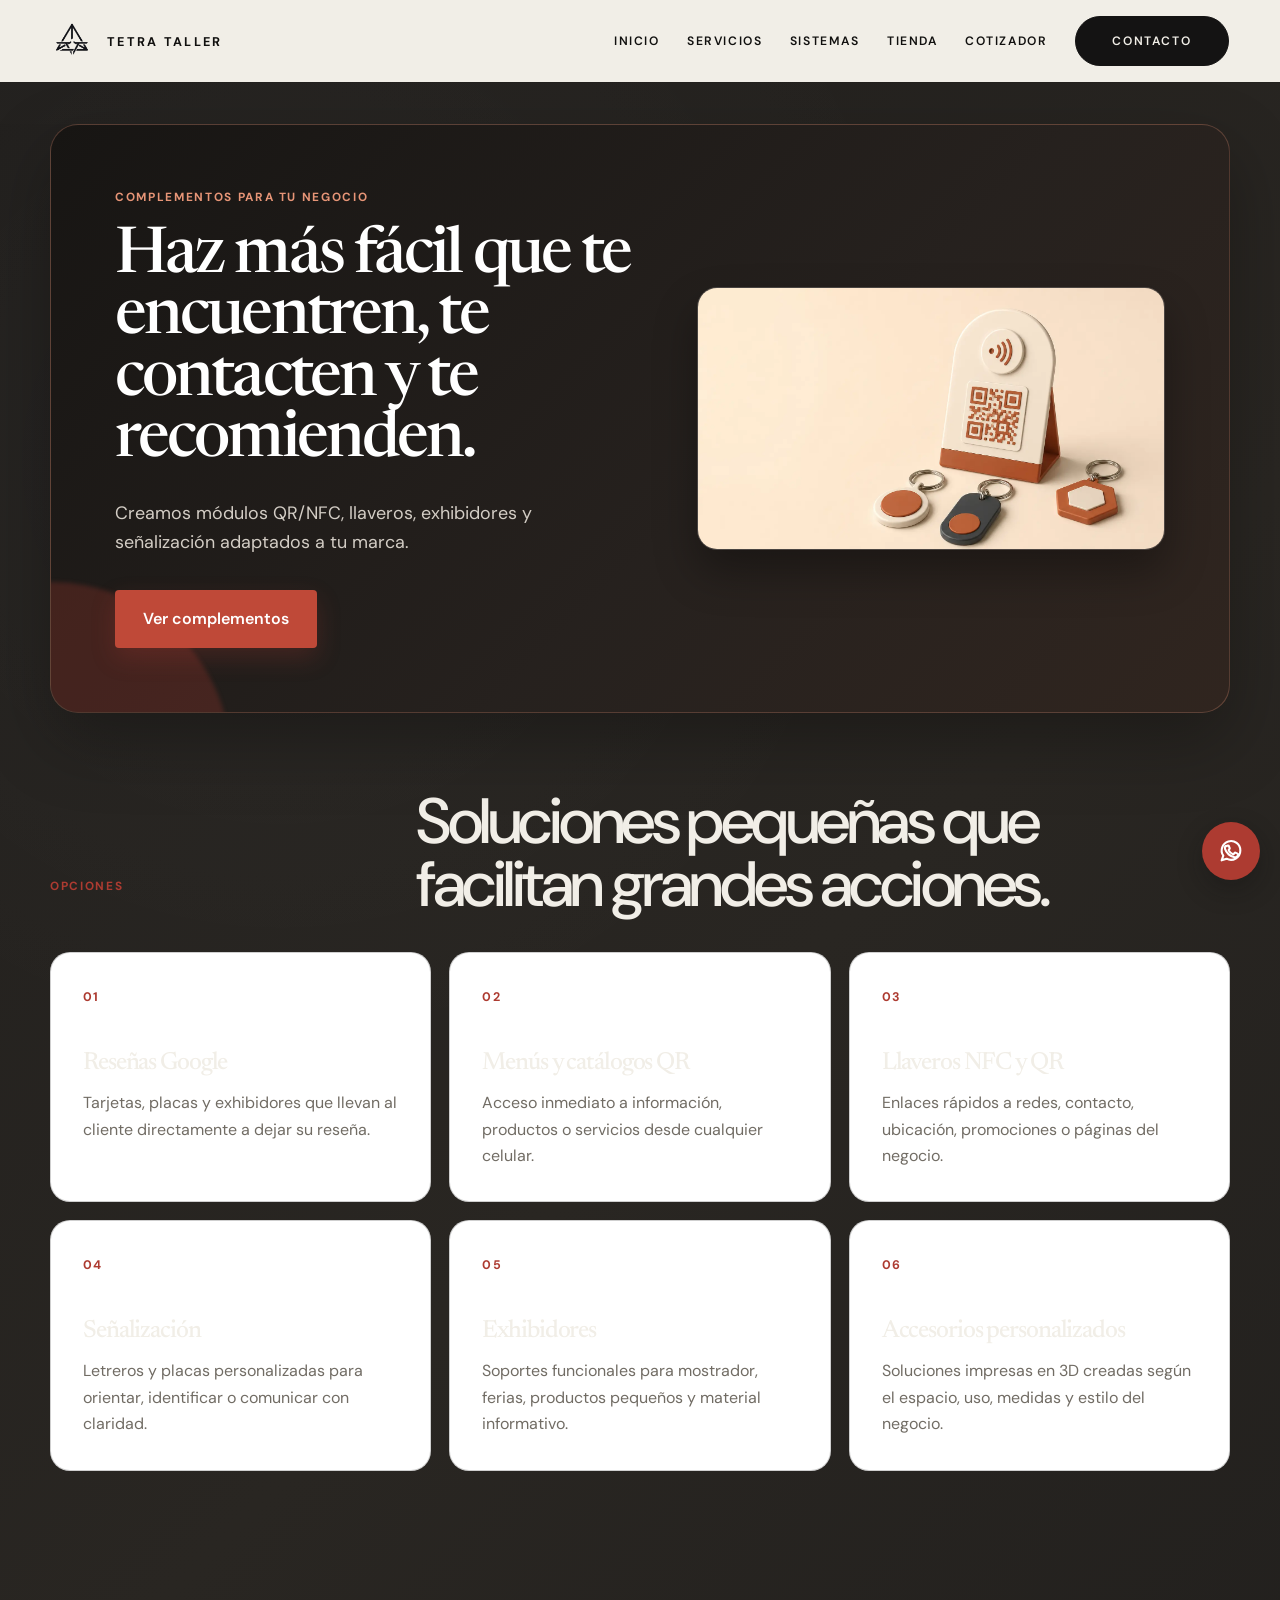
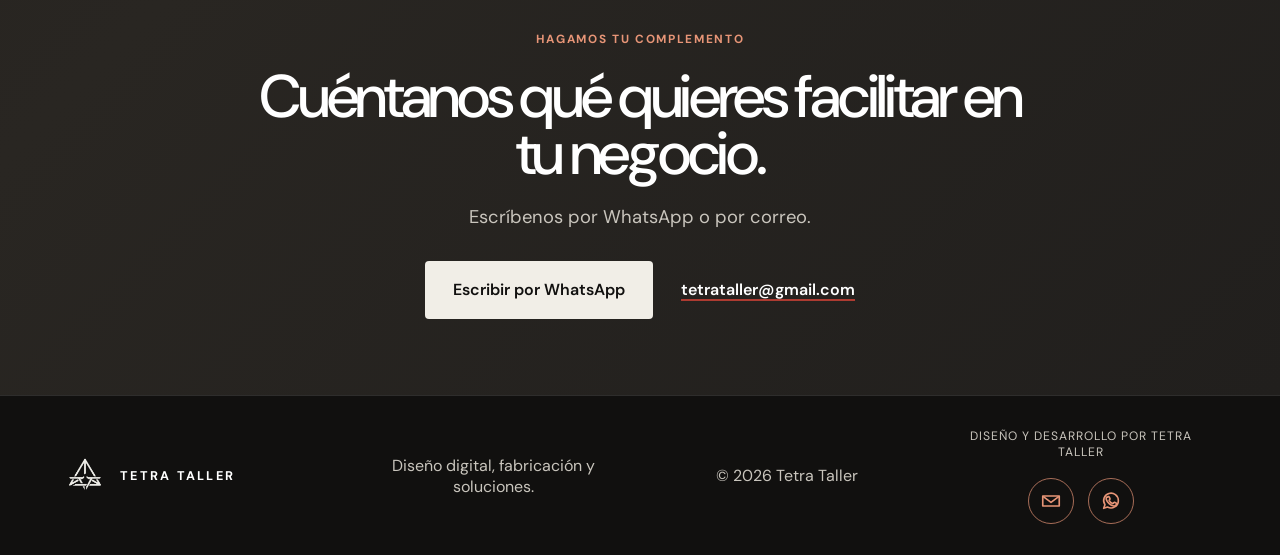
==== commit 628123c2: "v60: vista previa al compartir, contacto directo y WhatsApp flotante - Etiquetas Open Graph, canonic" ====
--- a/complementos.html
+++ b/complementos.html
@@ -10,6 +10,19 @@
   <link rel="manifest" href="site.webmanifest" />
   <meta name="description" content="Complementos para tu negocio: llaveros NFC, exhibidores, señalización y soluciones personalizadas." />
   <meta name="theme-color" content="#f3efe6" /><title>Complementos para tu negocio | Tetra Taller</title>
+  <!-- Vista previa al compartir v60 -->
+  <link rel="canonical" href="https://tetrataller.com/complementos.html" />
+  <meta property="og:type" content="website" />
+  <meta property="og:site_name" content="Tetra Taller" />
+  <meta property="og:locale" content="es_MX" />
+  <meta property="og:title" content="Complementos para tu negocio | Tetra Taller" />
+  <meta property="og:description" content="Complementos para tu negocio: llaveros NFC, exhibidores, señalización y soluciones personalizadas." />
+  <meta property="og:url" content="https://tetrataller.com/complementos.html" />
+  <meta property="og:image" content="https://tetrataller.com/assets/og-tetrataller-v60.jpg" />
+  <meta property="og:image:width" content="1200" />
+  <meta property="og:image:height" content="630" />
+  <meta property="og:image:alt" content="Tetra Taller: diseño y fabricación 3D y soluciones digitales para negocios" />
+  <meta name="twitter:card" content="summary_large_image" />
   <link rel="preconnect" href="https://fonts.googleapis.com" /><link rel="preconnect" href="https://fonts.gstatic.com" crossorigin />
   <link href="https://fonts.googleapis.com/css2?family=DM+Sans:wght@400;500;600;700&family=Newsreader:opsz,wght@6..72,500;6..72,600&display=swap" rel="stylesheet" />
   <link rel="stylesheet" href="styles.css" />
@@ -33,7 +46,7 @@
       <article class="complement-card"><span>06</span><h2>Accesorios personalizados</h2><p>Soluciones impresas en 3D creadas según el espacio, uso, medidas y estilo del negocio.</p></article>
       </div>
     </section>
-    <section id="contacto" class="contact"><p class="eyebrow">Hagamos tu complemento</p><h2>Cuéntanos qué quieres facilitar en tu negocio.</h2><p>Al final de esta página puedes escribirnos por correo o WhatsApp.</p></section>
+    <section id="contacto" class="contact"><p class="eyebrow">Hagamos tu complemento</p><h2>Cuéntanos qué quieres facilitar en tu negocio.</h2><p>Escríbenos por WhatsApp o por correo.</p><div class="contact-actions"><a class="button button-light" href="https://wa.me/523345175877?text=Hola%20Tetra%20Taller%2C%20quiero%20informaci%C3%B3n%20sobre%20un%20complemento%20para%20mi%20negocio." target="_blank" rel="noopener">Escribir por WhatsApp</a><a class="contact-email" href="mailto:tetrataller@gmail.com">tetrataller@gmail.com</a></div></section>
   </main>
   <footer><a class="brand footer-brand" href="index.html"><img src="assets/tetra-isotipo.png" alt="" /><span>Tetra Taller</span></a><p>Diseño digital, fabricación y soluciones.</p><p>© <span id="year"></span> Tetra Taller</p></footer>
   <script src="script.js"></script>
--- a/styles.css
+++ b/styles.css
@@ -185,7 +185,7 @@
   inset: 0;
   margin: 0;
   display: grid;
-  grid-template-rows: minmax(0, 1fr) 58px;
+  grid-template-rows: 48px minmax(0, 1fr);
   justify-items: center;
   align-items: center;
   opacity: 0;
@@ -201,33 +201,41 @@
 }
 
 .three-d-hero-slide img {
-  width: auto;
-  max-width: 86%;
-  height: auto;
-  max-height: 100%;
+  grid-row: 2;
+  width: 90%;
+  max-width: none;
+  height: calc(100% - 38px);
+  max-height: none;
   display: block;
   object-fit: contain;
+  object-position: center top;
   filter: drop-shadow(0 20px 24px rgba(0, 0, 0, .24));
 }
 
-.three-d-hero-slide:nth-child(2) img,
-.three-d-hero-slide:nth-child(3) img { max-width: 84%; }
 .three-d-hero-slide .three-d-knob {
-  max-width: 78%;
   filter:
     drop-shadow(0 0 10px rgba(244, 237, 230, .34))
     drop-shadow(0 18px 24px rgba(0, 0, 0, .28));
 }
-.three-d-hero-slide .three-d-robot { max-width: 58%; }
 
 .three-d-hero-slide figcaption {
+  grid-row: 1;
   max-width: 520px;
-  align-self: center;
+  align-self: start;
   margin: 0;
   color: #f4ede6;
-  font: 400 clamp(.78rem, 1vw, .98rem)/1.35 "DM Sans", sans-serif;
-  letter-spacing: .035em;
+  font: 500 clamp(.74rem, .84vw, .88rem)/1.25 "DM Sans", sans-serif;
+  letter-spacing: .075em;
   text-align: center;
+}
+
+.three-d-hero-slide figcaption::after {
+  content: "";
+  width: 1px;
+  height: 17px;
+  display: block;
+  margin: 7px auto 0;
+  background: rgba(244, 237, 230, .5);
 }
 
 .three-d-hero-arrow {
@@ -442,7 +450,7 @@
   inset: 0;
   margin: 0;
   display: grid;
-  grid-template-rows: 38px minmax(0, 1fr);
+  grid-template-rows: 48px minmax(0, 1fr);
   justify-items: center;
   align-items: center;
   opacity: 0;
@@ -462,8 +470,8 @@
   z-index: 3;
   align-self: start;
   color: #34383b;
-  font: 400 clamp(.67rem, .78vw, .82rem)/1 "DM Sans", sans-serif;
-  letter-spacing: .12em;
+  font: 500 clamp(.74rem, .84vw, .88rem)/1.25 "DM Sans", sans-serif;
+  letter-spacing: .075em;
   text-align: center;
   text-transform: uppercase;
   white-space: nowrap;
@@ -479,30 +487,32 @@
 }
 
 .digital-hero-slide img {
-  width: auto;
-  max-width: 88%;
-  height: auto;
-  max-height: 100%;
+  grid-row: 2;
+  width: 92%;
+  max-width: none;
+  height: calc(100% - 42px);
+  max-height: none;
   display: block;
   object-fit: contain;
+  object-position: center top;
   filter: drop-shadow(0 14px 16px rgba(24, 22, 20, .16));
 }
 
-.digital-hero-slide:nth-child(2) img { max-height: 94%; }
-.digital-hero-slide:nth-child(3) img { max-height: 88%; }
-.digital-hero-slide:nth-child(5) img { max-width: 92%; border-radius: 8px; }
+.digital-hero-slide:nth-child(5) img { border-radius: 8px; }
 
 /* Las dos imágenes llegaron con cuadrícula de previsualización incorporada;
    el recorte conserva únicamente la silueta de cada dispositivo. */
 .carousel-laptop {
-  width: 100% !important;
-  max-width: 100% !important;
-  clip-path: polygon(22% 12%, 78% 12%, 78% 75%, 84% 86%, 84% 91%, 16% 91%, 16% 86%, 22% 75%);
+  width: 96% !important;
+  max-width: none !important;
+  height: calc(100% - 34px);
+  clip-path: none;
 }
 
 .carousel-phone {
-  width: auto !important;
-  max-width: 88% !important;
+  width: 92% !important;
+  max-width: none !important;
+  height: calc(100% - 42px);
   clip-path: none;
   transform: none;
 }
@@ -626,13 +636,9 @@
     transform: none;
   }
   .three-d-hero-carousel-mobile .three-d-hero-slide {
-    grid-template-rows: minmax(0, 1fr) 62px;
-  }
-  .three-d-hero-carousel-mobile .three-d-hero-slide img { max-width: 88%; }
-  .three-d-hero-carousel-mobile .three-d-hero-slide:nth-child(2) img,
-  .three-d-hero-carousel-mobile .three-d-hero-slide:nth-child(3) img { max-width: 88%; }
-  .three-d-hero-carousel-mobile .three-d-hero-slide .three-d-knob { max-width: 76%; }
-  .three-d-hero-carousel-mobile .three-d-hero-slide .three-d-robot { max-width: 54%; }
+    grid-template-rows: 48px minmax(0, 1fr);
+  }
+  .three-d-hero-carousel-mobile .three-d-hero-slide img { width: 90%; max-width: none; height: calc(100% - 34px); }
   .three-d-hero-carousel-mobile .three-d-hero-prev { left: -22px; }
   .three-d-hero-carousel-mobile .three-d-hero-next { right: -22px; }
 
@@ -650,11 +656,9 @@
     touch-action: pan-y;
   }
   .digital-hero-carousel-mobile .digital-hero-slide {
-    grid-template-rows: 42px minmax(0, 1fr);
-  }
-  .digital-hero-carousel-mobile .digital-hero-slide img { max-width: 90%; max-height: 94%; }
-  .digital-hero-carousel-mobile .digital-hero-slide:nth-child(2) img { max-height: 90%; }
-  .digital-hero-carousel-mobile .digital-hero-slide:nth-child(3) img { max-height: 84%; }
+    grid-template-rows: 48px minmax(0, 1fr);
+  }
+  .digital-hero-carousel-mobile .digital-hero-slide img { width: 92%; max-width: none; height: calc(100% - 38px); max-height: none; }
   .digital-hero-carousel-mobile .digital-hero-prev { left: -22px; }
   .digital-hero-carousel-mobile .digital-hero-next { right: -22px; }
 }
@@ -3951,3 +3955,59 @@
 @media (max-width: 760px) {
   .site-header { min-height: 68px; padding: 10px 18px; }
 }
+
+/* Contacto directo v60: botones dentro de la sección y WhatsApp flotante. */
+.contact-actions {
+  display: flex;
+  flex-wrap: wrap;
+  align-items: center;
+  justify-content: center;
+  gap: 18px 28px;
+  margin-top: 32px;
+}
+
+.whatsapp-float {
+  position: fixed;
+  right: max(20px, env(safe-area-inset-right));
+  bottom: max(20px, env(safe-area-inset-bottom));
+  z-index: 900;
+  width: 58px;
+  height: 58px;
+  display: grid;
+  place-items: center;
+  border-radius: 50%;
+  background: var(--terracotta);
+  color: #fff;
+  box-shadow: 0 10px 26px rgba(17, 16, 15, 0.32);
+  transition: transform 180ms ease, opacity 180ms ease, background 180ms ease;
+}
+
+.whatsapp-float:hover,
+.whatsapp-float:focus-visible {
+  background: var(--terracotta-dark);
+  transform: translateY(-3px);
+}
+
+.whatsapp-float.is-hidden {
+  opacity: 0;
+  pointer-events: none;
+  transform: translateY(12px);
+}
+
+.whatsapp-float svg {
+  width: 28px;
+  height: 28px;
+  fill: none;
+  stroke: currentColor;
+  stroke-width: 1.8;
+  stroke-linecap: round;
+  stroke-linejoin: round;
+}
+
+@media (prefers-reduced-motion: reduce) {
+  .whatsapp-float { transition: none; }
+}
+
+@media print {
+  .whatsapp-float { display: none; }
+}
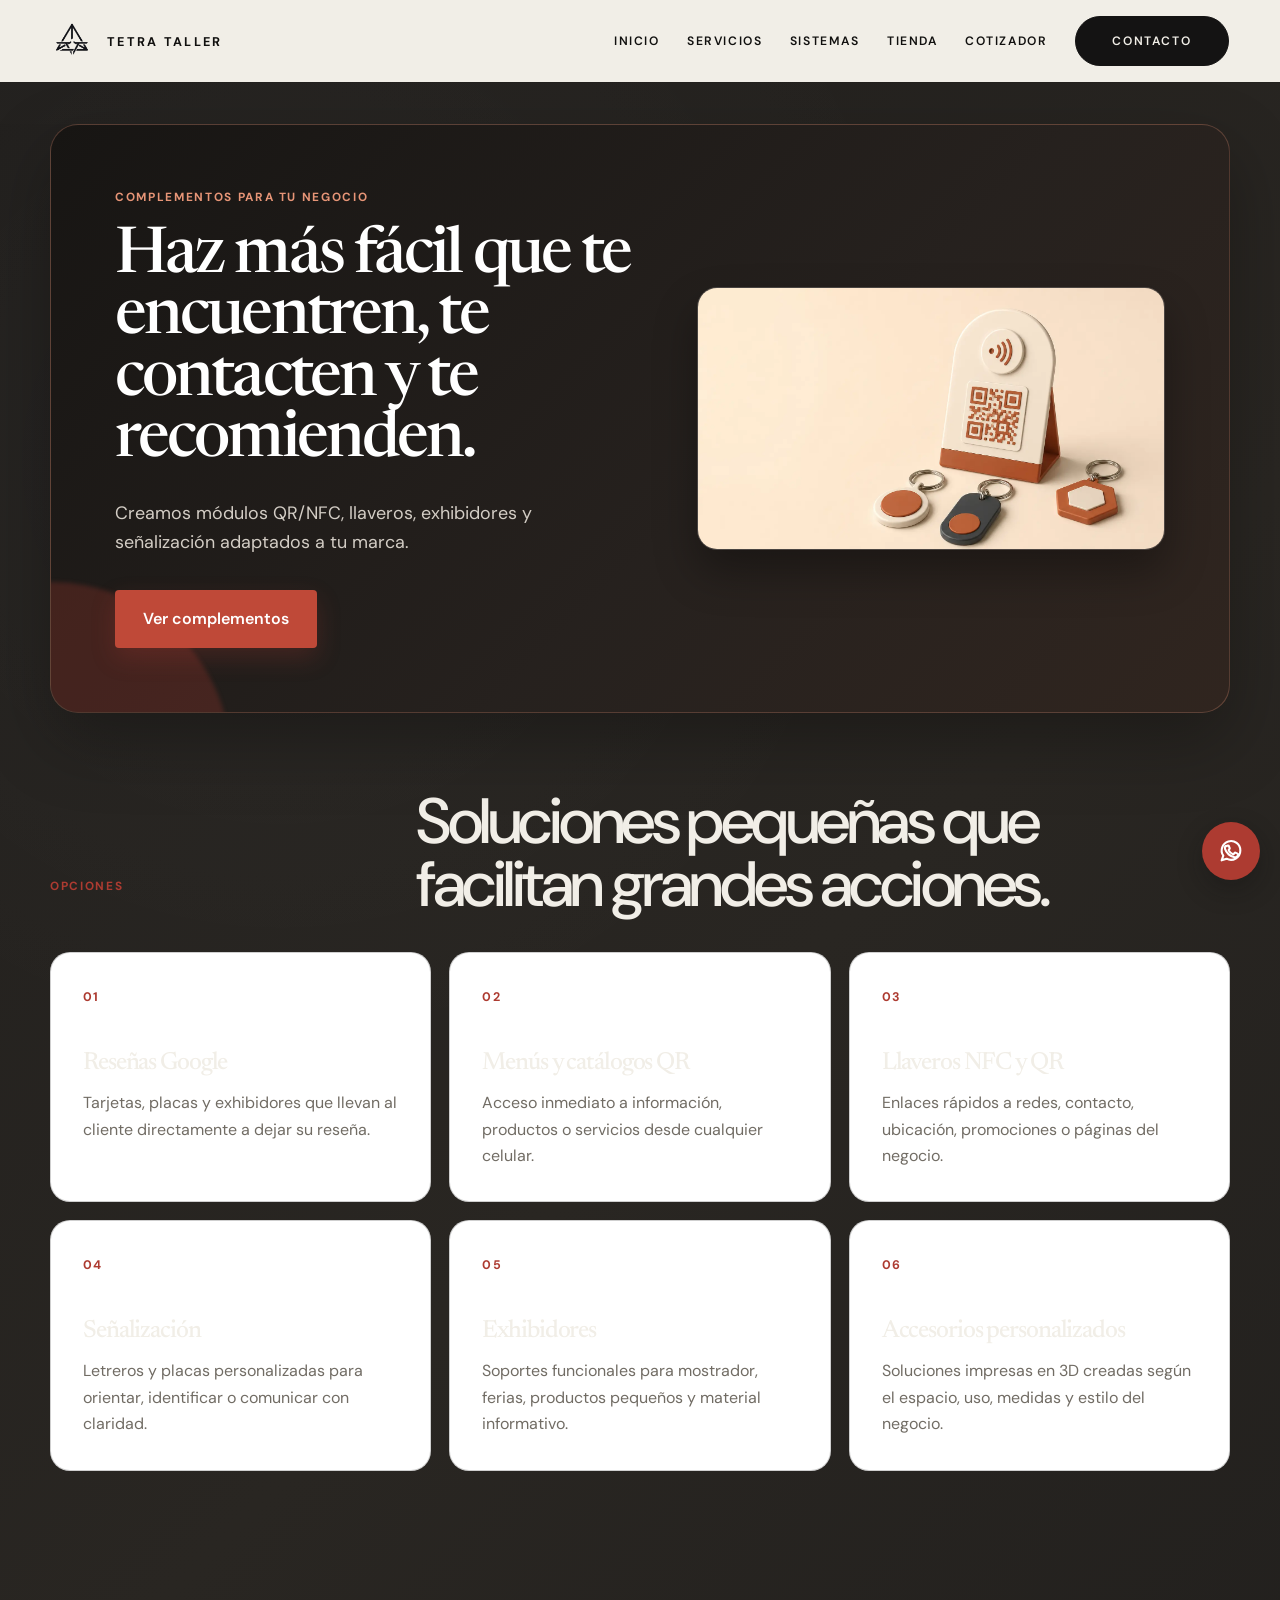
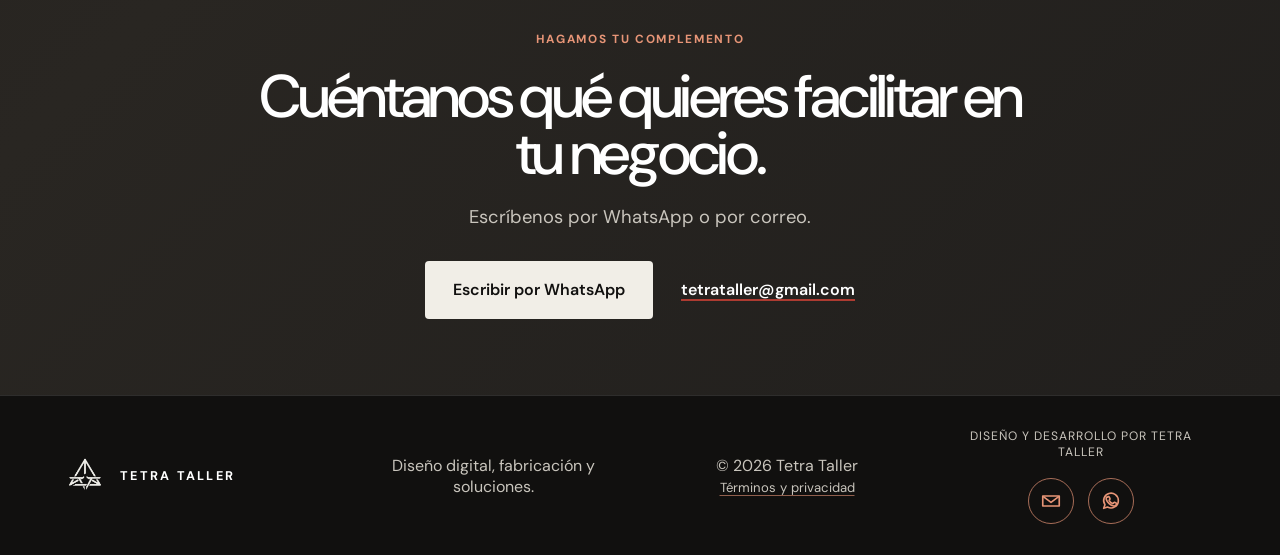
==== commit 1d590829: "v64 (borrador): términos de venta, devoluciones y aviso de privacidad Nueva página legal.html, enlac" ====
--- a/complementos.html
+++ b/complementos.html
@@ -25,7 +25,7 @@
   <meta name="twitter:card" content="summary_large_image" />
   <link rel="preconnect" href="https://fonts.googleapis.com" /><link rel="preconnect" href="https://fonts.gstatic.com" crossorigin />
   <link href="https://fonts.googleapis.com/css2?family=DM+Sans:wght@400;500;600;700&family=Newsreader:opsz,wght@6..72,500;6..72,600&display=swap" rel="stylesheet" />
-  <link rel="stylesheet" href="styles.css" />
+  <link rel="stylesheet" href="styles.css?v=64" />
 </head>
 <body>
   <header class="site-header">
@@ -46,9 +46,9 @@
       <article class="complement-card"><span>06</span><h2>Accesorios personalizados</h2><p>Soluciones impresas en 3D creadas según el espacio, uso, medidas y estilo del negocio.</p></article>
       </div>
     </section>
-    <section id="contacto" class="contact"><p class="eyebrow">Hagamos tu complemento</p><h2>Cuéntanos qué quieres facilitar en tu negocio.</h2><p>Escríbenos por WhatsApp o por correo.</p><div class="contact-actions"><a class="button button-light" href="https://wa.me/523345175877?text=Hola%20Tetra%20Taller%2C%20quiero%20informaci%C3%B3n%20sobre%20un%20complemento%20para%20mi%20negocio." target="_blank" rel="noopener">Escribir por WhatsApp</a><a class="contact-email" href="mailto:tetrataller@gmail.com">tetrataller@gmail.com</a></div></section>
+    <section id="contacto" class="contact"><p class="eyebrow">Hagamos tu complemento</p><h2>Cuéntanos qué quieres facilitar en tu negocio.</h2><p>Escríbenos por WhatsApp o por correo.</p><div class="contact-actions"><a class="button button-light" href="https://wa.me/523345175877?text=Hola%20Tetra%20Taller%2C%20quiero%20informaci%C3%B3n%20sobre%20un%20complemento%20para%20mi%20negocio." target="_blank" rel="noopener">Escribir por WhatsApp</a><a class="contact-email" href="https://mail.google.com/mail/?view=cm&amp;fs=1&amp;to=tetrataller%40gmail.com" target="_blank" rel="noopener">tetrataller@gmail.com</a></div></section>
   </main>
   <footer><a class="brand footer-brand" href="index.html"><img src="assets/tetra-isotipo.png" alt="" /><span>Tetra Taller</span></a><p>Diseño digital, fabricación y soluciones.</p><p>© <span id="year"></span> Tetra Taller</p></footer>
-  <script src="script.js"></script>
+  <script src="script.js?v=64"></script>
 </body>
 </html>
--- a/styles.css
+++ b/styles.css
@@ -4011,3 +4011,45 @@
 @media print {
   .whatsapp-float { display: none; }
 }
+
+/* Tienda v60: el contacto conserva su fondo grafito sobre la página clara para que el texto sea legible. */
+main.shop-page .contact {
+  background: var(--graphite);
+}
+
+/* Tienda v61: precio visible en cada producto. */
+.shop-card-copy h3 {
+  min-height: 0;
+  margin-bottom: 8px;
+}
+
+.shop-price {
+  margin: 0 0 16px;
+  color: var(--graphite);
+  font-size: 1.3rem;
+  font-weight: 700;
+  line-height: 1.1;
+}
+
+.shop-price span,
+.shop-price small {
+  color: #625d56;
+  font-size: 0.78rem;
+  font-weight: 500;
+  letter-spacing: 0.02em;
+}
+
+.shop-price-note {
+  margin-top: 10px;
+  color: #625d56;
+  font-size: 0.92rem;
+}
+
+/* v64: enlace legal en el pie */
+.footer-legal {
+  color: inherit;
+  font-size: 0.82rem;
+  text-decoration: underline;
+  text-decoration-color: rgba(231, 149, 119, 0.6);
+  text-underline-offset: 3px;
+}
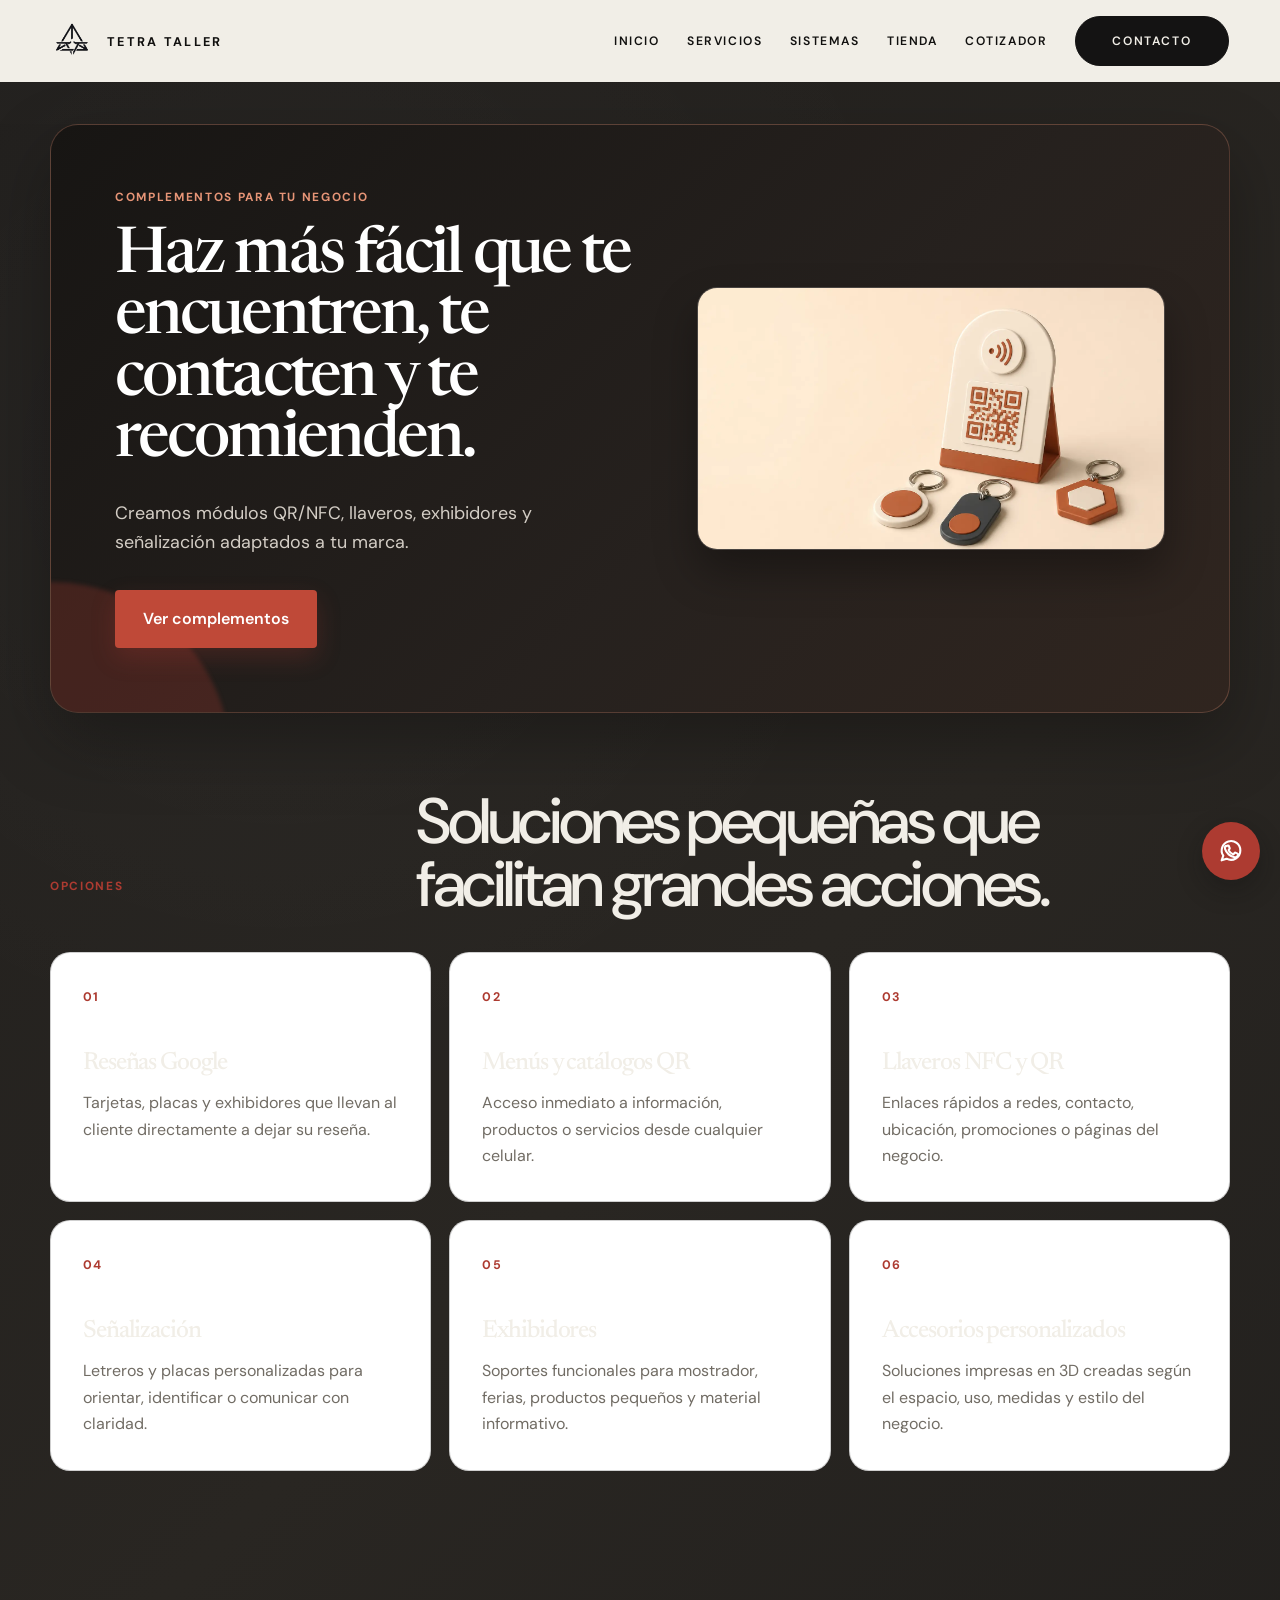
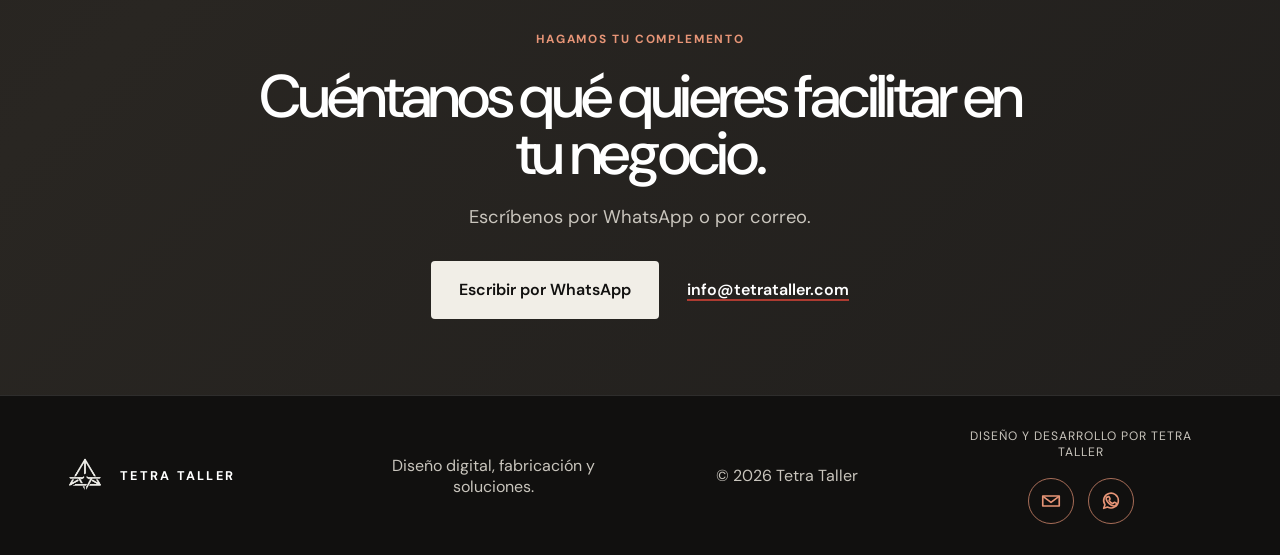
==== commit e808de46: "v68: correo de contacto info@tetrataller.com Reemplaza tetrataller@gmail.com en botones de contacto," ====
--- a/complementos.html
+++ b/complementos.html
@@ -25,7 +25,7 @@
   <meta name="twitter:card" content="summary_large_image" />
   <link rel="preconnect" href="https://fonts.googleapis.com" /><link rel="preconnect" href="https://fonts.gstatic.com" crossorigin />
   <link href="https://fonts.googleapis.com/css2?family=DM+Sans:wght@400;500;600;700&family=Newsreader:opsz,wght@6..72,500;6..72,600&display=swap" rel="stylesheet" />
-  <link rel="stylesheet" href="styles.css?v=64" />
+  <link rel="stylesheet" href="styles.css?v=68" />
 </head>
 <body>
   <header class="site-header">
@@ -46,9 +46,9 @@
       <article class="complement-card"><span>06</span><h2>Accesorios personalizados</h2><p>Soluciones impresas en 3D creadas según el espacio, uso, medidas y estilo del negocio.</p></article>
       </div>
     </section>
-    <section id="contacto" class="contact"><p class="eyebrow">Hagamos tu complemento</p><h2>Cuéntanos qué quieres facilitar en tu negocio.</h2><p>Escríbenos por WhatsApp o por correo.</p><div class="contact-actions"><a class="button button-light" href="https://wa.me/523345175877?text=Hola%20Tetra%20Taller%2C%20quiero%20informaci%C3%B3n%20sobre%20un%20complemento%20para%20mi%20negocio." target="_blank" rel="noopener">Escribir por WhatsApp</a><a class="contact-email" href="https://mail.google.com/mail/?view=cm&amp;fs=1&amp;to=tetrataller%40gmail.com" target="_blank" rel="noopener">tetrataller@gmail.com</a></div></section>
+    <section id="contacto" class="contact"><p class="eyebrow">Hagamos tu complemento</p><h2>Cuéntanos qué quieres facilitar en tu negocio.</h2><p>Escríbenos por WhatsApp o por correo.</p><div class="contact-actions"><a class="button button-light" href="https://wa.me/523345175877?text=Hola%20Tetra%20Taller%2C%20quiero%20informaci%C3%B3n%20sobre%20un%20complemento%20para%20mi%20negocio." target="_blank" rel="noopener">Escribir por WhatsApp</a><a class="contact-email" href="https://mail.google.com/mail/?view=cm&amp;fs=1&amp;to=info%40tetrataller.com" target="_blank" rel="noopener">info@tetrataller.com</a></div></section>
   </main>
   <footer><a class="brand footer-brand" href="index.html"><img src="assets/tetra-isotipo.png" alt="" /><span>Tetra Taller</span></a><p>Diseño digital, fabricación y soluciones.</p><p>© <span id="year"></span> Tetra Taller</p></footer>
-  <script src="script.js?v=64"></script>
+  <script src="script.js?v=68"></script>
 </body>
 </html>
--- a/styles.css
+++ b/styles.css
@@ -4045,11 +4045,345 @@
   font-size: 0.92rem;
 }
 
-/* v64: enlace legal en el pie */
-.footer-legal {
+/* Fidelización v65: precios del programa. */
+.loyalty-plans {
+  width: min(1240px, calc(100% - 10vw));
+  margin: 0 auto;
+  padding: clamp(70px, 8vw, 110px) 0;
+  border-top: 1px solid var(--line);
+}
+
+.loyalty-plans-heading {
+  max-width: 820px;
+  margin-bottom: 30px;
+}
+
+.loyalty-plans-heading h2 {
+  margin: 0;
+  font-size: clamp(2.5rem, 4.6vw, 4.8rem);
+  line-height: 0.98;
+}
+
+.loyalty-plans-grid {
+  display: grid;
+  grid-template-columns: repeat(3, minmax(0, 1fr));
+  gap: 16px;
+}
+
+.loyalty-plans-grid article {
+  padding: 28px;
+  border: 1px solid #d7d0c6;
+  border-radius: 8px;
+  background: #f8f5ef;
+  color: #28231f;
+  box-shadow: 0 12px 26px rgba(0, 0, 0, 0.14);
+}
+
+.loyalty-plans-grid article.featured {
+  border-color: #3a3733;
+  background: #11100f;
+  color: #fff;
+}
+
+.loyalty-plans-grid article > span {
+  color: var(--terracotta);
+  font-size: 0.64rem;
+  font-weight: 700;
+  letter-spacing: 0.1em;
+}
+
+.loyalty-plans-grid h3 {
+  margin: 22px 0 8px;
+  font-family: "Newsreader", serif;
+  font-size: clamp(1.6rem, 2.3vw, 2.05rem);
+  font-weight: 500;
+  line-height: 1.05;
+}
+
+.loyalty-plans-grid p {
+  margin: 0;
+  color: #5e5851;
+  line-height: 1.48;
+}
+
+.loyalty-plans-grid .featured p { color: #d2cdc5; }
+
+.loyalty-plans-grid .plan-price {
+  display: flex;
+  flex-wrap: wrap;
+  align-items: baseline;
+  gap: 4px 6px;
+  margin-top: 18px;
+}
+
+.loyalty-plans-grid .plan-price strong {
+  font-size: clamp(1.9rem, 2.6vw, 2.3rem);
+  font-weight: 700;
+  line-height: 1;
+}
+
+.loyalty-plans-grid .plan-price span,
+.loyalty-plans-grid .plan-price small {
+  color: #5e5851;
+  font-size: 0.82rem;
+  font-weight: 600;
+}
+
+.loyalty-plans-grid .plan-price small {
+  flex-basis: 100%;
+  font-weight: 500;
+}
+
+.loyalty-plans-grid .featured .plan-price span,
+.loyalty-plans-grid .featured .plan-price small { color: #d2cdc5; }
+
+.loyalty-plans-grid ul {
+  display: grid;
+  gap: 8px;
+  margin: 18px 0 0;
+  padding: 18px 0 0;
+  border-top: 1px solid #d6cec3;
+  list-style: none;
+  color: #3f3934;
+  font-size: 0.86rem;
+  line-height: 1.35;
+}
+
+.loyalty-plans-grid .featured ul {
+  border-color: #3c3935;
+  color: #f1eee7;
+}
+
+.loyalty-plans-grid li::before {
+  margin-right: 8px;
+  color: var(--terracotta);
+  content: "✓";
+}
+
+.loyalty-plans-note {
+  margin: 18px 0 0;
+  color: #c9c5bd;
+  font-size: 0.9rem;
+}
+
+.loyalty-plans-note a {
   color: inherit;
-  font-size: 0.82rem;
   text-decoration: underline;
-  text-decoration-color: rgba(231, 149, 119, 0.6);
+  text-decoration-color: var(--terracotta);
   text-underline-offset: 3px;
 }
+
+@media (max-width: 950px) {
+  .loyalty-plans-grid { grid-template-columns: 1fr; }
+}
+
+@media (max-width: 580px) {
+  .loyalty-plans { width: calc(100% - 36px); }
+}
+
+/* Fidelización v66: títulos y secciones en proporción, contraste corregido. */
+.loyalty-page #como-funciona h2,
+.loyalty-page .loyalty-benefits h2,
+.loyalty-page .loyalty-control h2,
+.loyalty-page .loyalty-plans-heading h2 {
+  max-width: 720px;
+  font-family: "Newsreader", serif;
+  font-size: clamp(2rem, 3.2vw, 3.1rem);
+  font-weight: 500;
+  line-height: 1.04;
+  letter-spacing: -0.01em;
+}
+
+.loyalty-page #como-funciona {
+  padding: clamp(36px, 4.5vw, 60px) clamp(24px, 4vw, 56px);
+}
+
+.loyalty-page #como-funciona .loyalty-heading {
+  margin-bottom: clamp(24px, 3vw, 36px);
+}
+
+.loyalty-page .loyalty-benefits,
+.loyalty-page .loyalty-control,
+.loyalty-page .loyalty-plans {
+  padding-top: clamp(56px, 6vw, 84px);
+  padding-bottom: clamp(56px, 6vw, 84px);
+}
+
+.loyalty-page .loyalty-benefits-intro,
+.loyalty-page .loyalty-control-copy > p:last-child {
+  max-width: 560px;
+  color: #c9c5bd;
+  font-size: 1rem;
+  line-height: 1.6;
+}
+
+.loyalty-page .loyalty-benefits li span {
+  color: #b9b3aa;
+}
+
+.loyalty-page .loyalty-control-panels article {
+  padding: clamp(22px, 2.4vw, 30px);
+}
+
+.loyalty-page .loyalty-control-panels h3 {
+  margin-top: 16px;
+  font-size: clamp(1.4rem, 1.9vw, 1.7rem);
+}
+
+.loyalty-page .loyalty-control-panels article:first-child h3 {
+  color: var(--graphite);
+}
+
+/* Fidelización v67: recuadros compactos para reducir el desplazamiento. */
+.loyalty-page .loyalty-section {
+  margin-top: clamp(36px, 4vw, 56px);
+  margin-bottom: clamp(36px, 4vw, 56px);
+}
+
+.loyalty-page .loyalty-section .loyalty-steps {
+  gap: 12px;
+}
+
+.loyalty-page .loyalty-section .loyalty-steps article,
+.loyalty-page .loyalty-section .loyalty-steps article:last-child {
+  position: relative;
+  min-height: 0;
+  display: grid;
+  grid-template-columns: 36px 1fr;
+  align-items: center;
+  gap: 10px 12px;
+  padding: 18px 20px;
+}
+
+.loyalty-page .loyalty-section .loyalty-steps article > span {
+  position: absolute;
+  top: 14px;
+  right: 16px;
+}
+
+.loyalty-page .loyalty-section .loyalty-steps article > i {
+  width: 36px;
+  height: 36px;
+  margin: 0;
+  font-size: 0.74rem;
+}
+
+.loyalty-page .loyalty-section .loyalty-steps h3 {
+  margin: 0;
+  font-size: 1.08rem;
+}
+
+.loyalty-page .loyalty-section .loyalty-steps p {
+  grid-column: 1 / -1;
+  font-size: 0.86rem;
+  line-height: 1.45;
+}
+
+/* Beneficios: encabezado arriba y lista en tres columnas */
+.loyalty-page .loyalty-benefits {
+  grid-template-columns: 1fr;
+  gap: 26px;
+}
+
+.loyalty-page .loyalty-benefits ul {
+  grid-template-columns: repeat(3, minmax(0, 1fr));
+  column-gap: 28px;
+}
+
+.loyalty-page .loyalty-benefits li {
+  padding: 14px 0 14px 26px;
+}
+
+/* Cliente y negocio: dos recuadros lado a lado */
+.loyalty-page .loyalty-control {
+  grid-template-columns: minmax(0, 1fr) minmax(0, 1fr);
+  gap: clamp(28px, 4vw, 56px);
+}
+
+.loyalty-page .loyalty-control-panels {
+  grid-template-columns: 1fr 1fr;
+}
+
+.loyalty-page .loyalty-control-panels article {
+  padding: 20px;
+}
+
+.loyalty-page .loyalty-control-panels h3 {
+  margin: 10px 0 6px;
+  font-size: 1.25rem;
+}
+
+/* Precios */
+.loyalty-page .loyalty-plans-heading {
+  margin-bottom: 22px;
+}
+
+.loyalty-page .loyalty-plans-grid article {
+  padding: 22px;
+}
+
+.loyalty-page .loyalty-plans-grid h3 {
+  margin: 12px 0 6px;
+  font-size: clamp(1.4rem, 1.9vw, 1.7rem);
+}
+
+.loyalty-page .loyalty-plans-grid .plan-price {
+  margin-top: 12px;
+}
+
+.loyalty-page .loyalty-plans-grid .plan-price strong {
+  font-size: clamp(1.7rem, 2.2vw, 2rem);
+}
+
+.loyalty-page .loyalty-plans-grid ul {
+  gap: 6px;
+  margin-top: 14px;
+  padding-top: 14px;
+}
+
+/* Contacto final */
+.loyalty-page .loyalty-contact {
+  padding-top: clamp(48px, 5vw, 72px);
+  padding-bottom: clamp(48px, 5vw, 72px);
+}
+
+.loyalty-page .loyalty-contact h2 {
+  font-size: clamp(2rem, 3.2vw, 3.1rem);
+  line-height: 1.04;
+}
+
+@media (max-width: 950px) {
+  .loyalty-page .loyalty-benefits ul { grid-template-columns: repeat(2, minmax(0, 1fr)); }
+  .loyalty-page .loyalty-control { grid-template-columns: 1fr; }
+}
+
+@media (max-width: 580px) {
+  .loyalty-page .loyalty-benefits ul,
+  .loyalty-page .loyalty-control-panels { grid-template-columns: 1fr; }
+}
+
+/* Fidelización v67b: beneficios junto al título y menos aire entre secciones. */
+.loyalty-page .loyalty-benefits {
+  grid-template-columns: minmax(0, 0.85fr) minmax(0, 1.15fr);
+  gap: clamp(28px, 4vw, 56px);
+  align-items: center;
+}
+
+.loyalty-page .loyalty-benefits ul {
+  grid-template-columns: repeat(2, minmax(0, 1fr));
+}
+
+.loyalty-page .loyalty-benefits,
+.loyalty-page .loyalty-control,
+.loyalty-page .loyalty-plans {
+  padding-top: clamp(44px, 5vw, 68px);
+  padding-bottom: clamp(44px, 5vw, 68px);
+}
+
+@media (max-width: 950px) {
+  .loyalty-page .loyalty-benefits { grid-template-columns: 1fr; }
+}
+
+@media (max-width: 580px) {
+  .loyalty-page .loyalty-benefits ul { grid-template-columns: 1fr; }
+}
